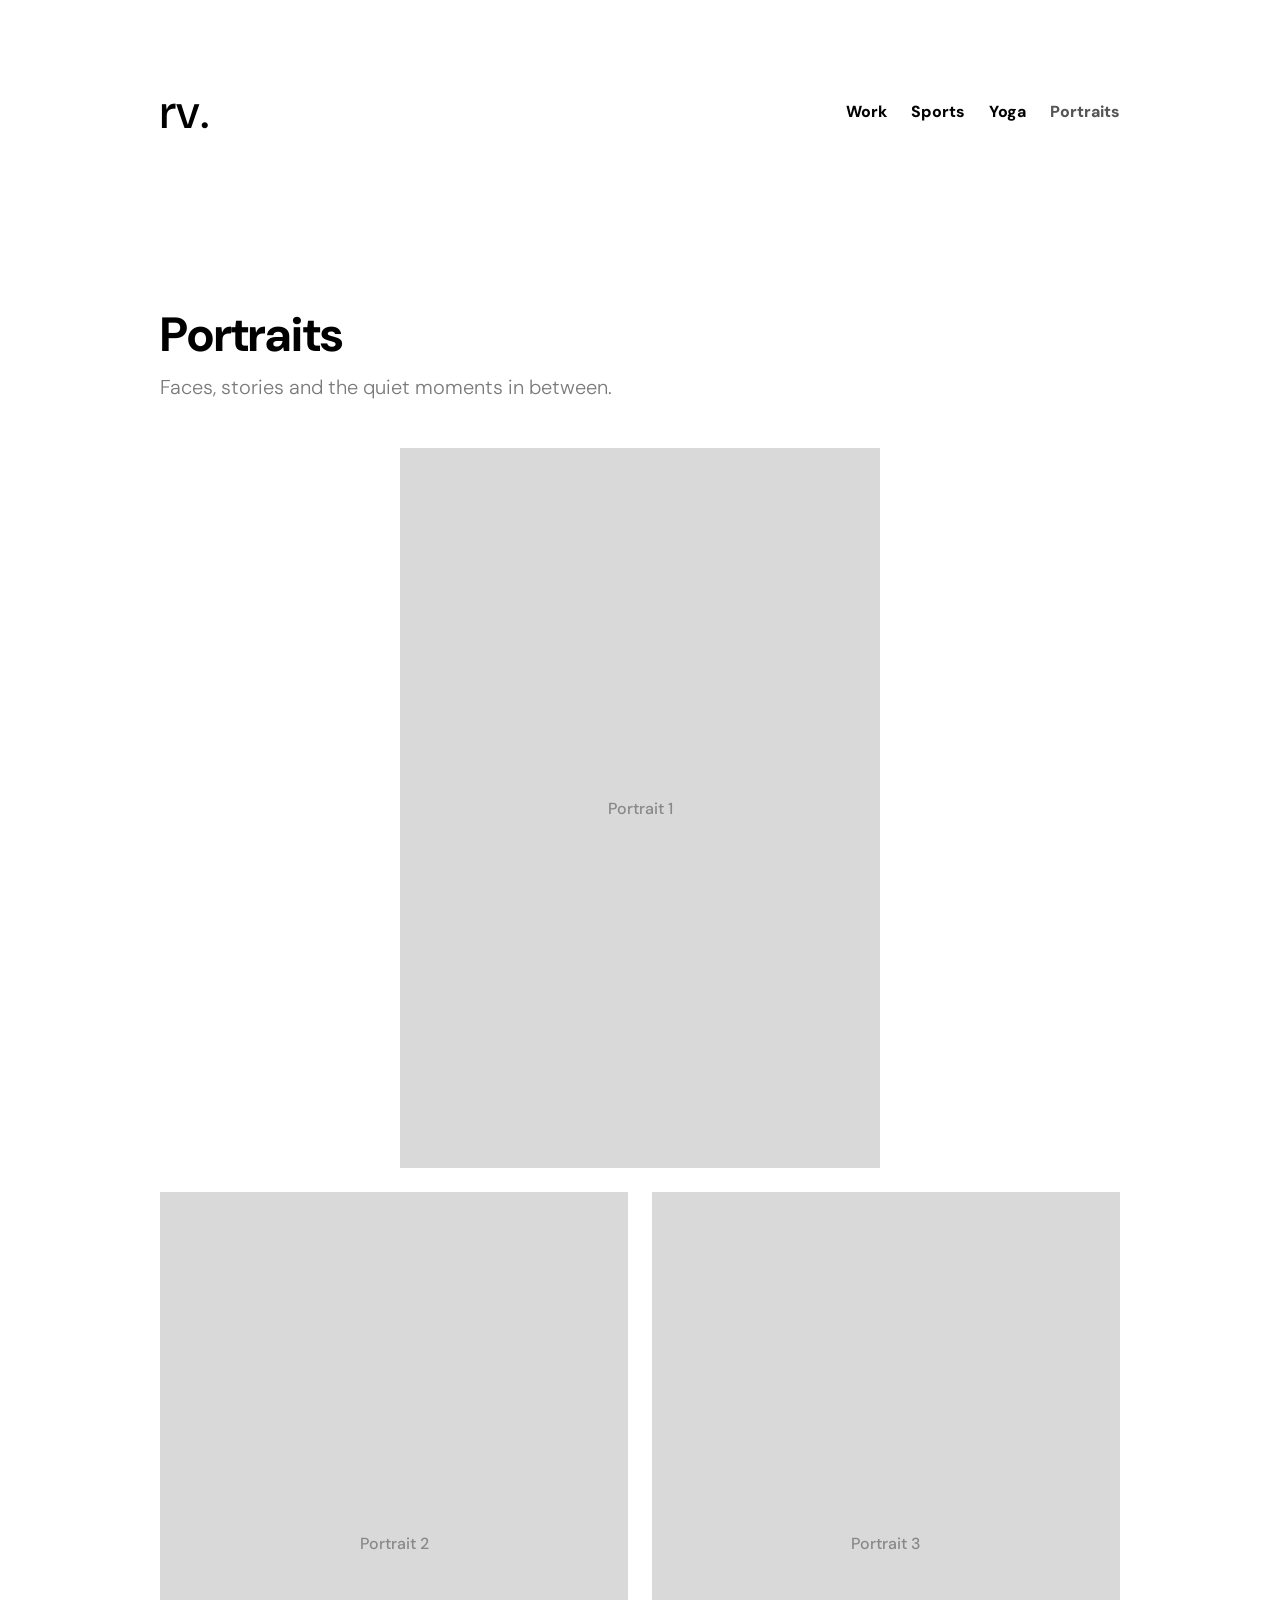
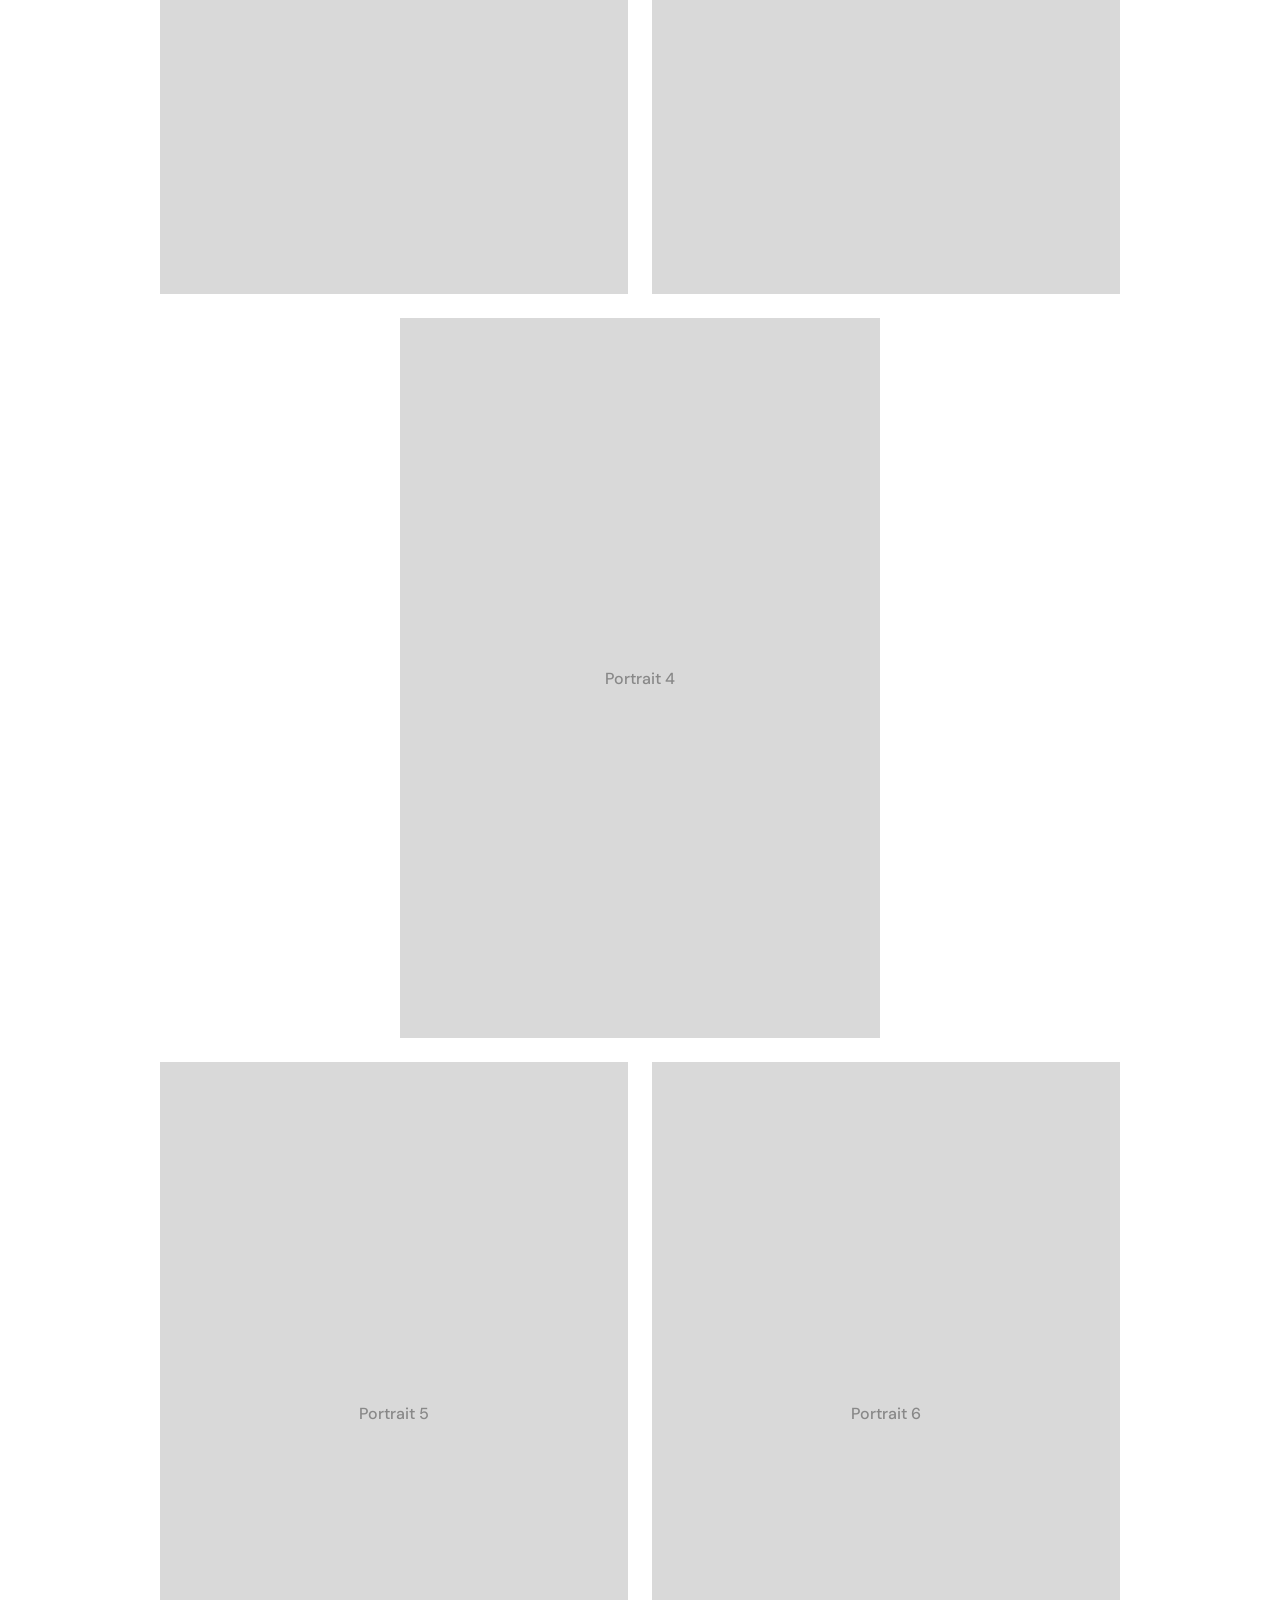
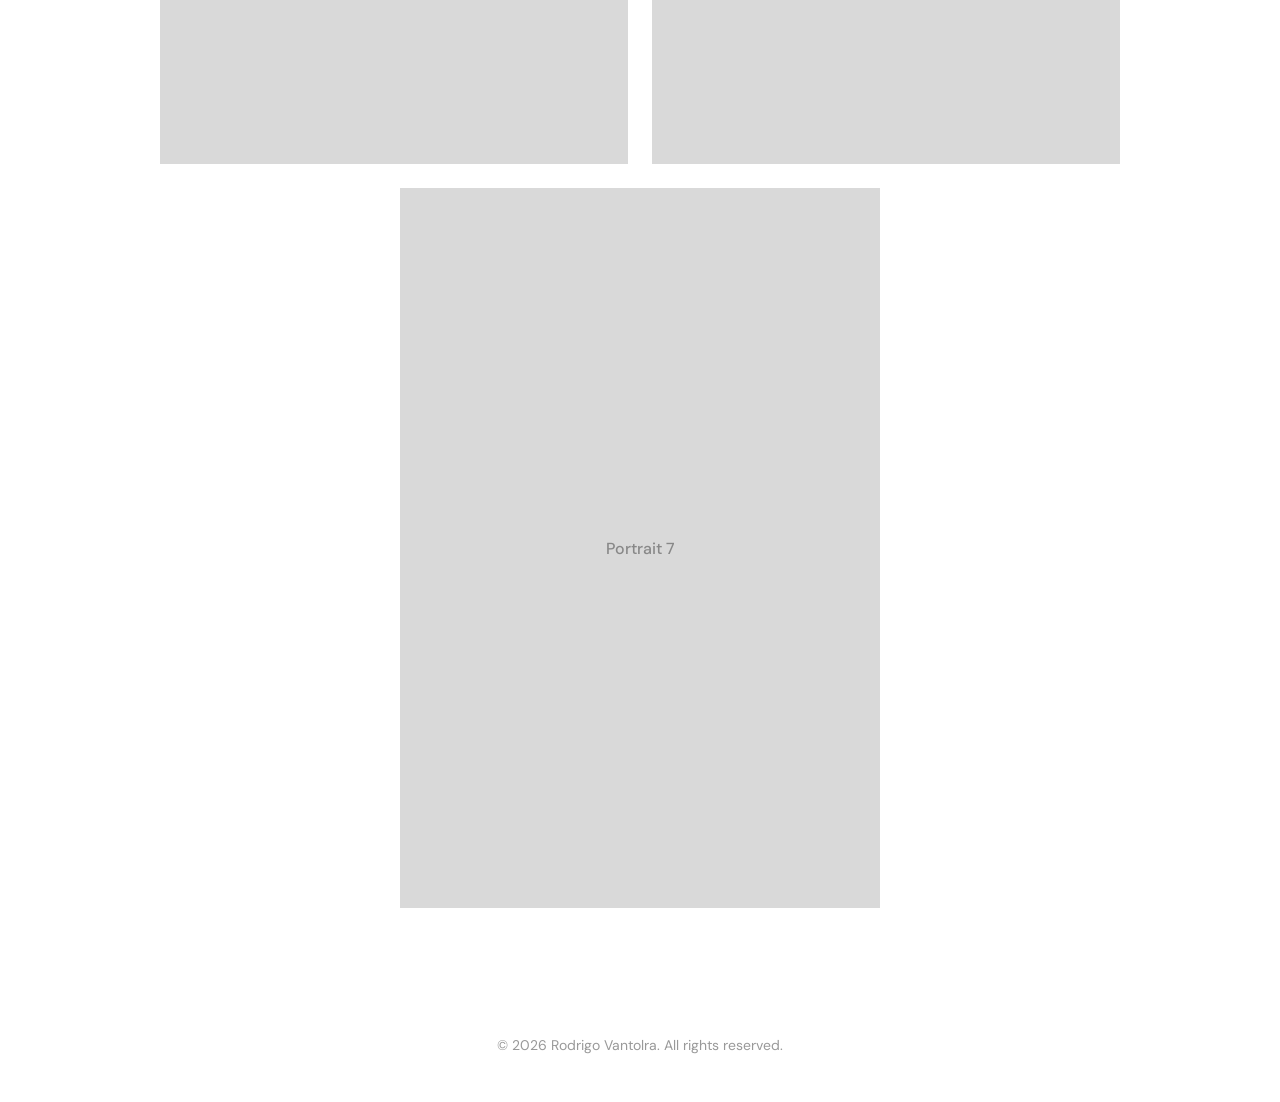
==== portraits.html @ f3a7157b "Add GitHub Pages support with Sports, Yoga, and Portraits category pages - Update index.html with ca" ====
<!DOCTYPE html>
<html lang="en">
<head>
    <meta charset="UTF-8">
    <meta name="viewport" content="width=device-width, initial-scale=1.0">
    <title>Portraits - Rodrigo Vantolra</title>
    <link rel="preconnect" href="https://fonts.googleapis.com">
    <link rel="preconnect" href="https://fonts.gstatic.com" crossorigin>
    <link href="https://fonts.googleapis.com/css2?family=DM+Sans:ital,opsz,wght@0,9..40,100..1000;1,9..40,100..1000&display=swap" rel="stylesheet">
    <link rel="stylesheet" href="style.css">
</head>
<body>

    <header>
        <nav class="navbar">
            <div class="logo">
                <a href="index.html">rv.</a>
            </div>
            <ul class="nav-links">
                <li><a href="index.html">Work</a></li>
                <li><a href="sports.html">Sports</a></li>
                <li><a href="yoga.html">Yoga</a></li>
                <li><a href="portraits.html" class="active">Portraits</a></li>
            </ul>
        </nav>
    </header>

    <main>
        <section class="gallery-header">
            <h2>Portraits</h2>
            <p>Faces, stories and the quiet moments in between.</p>
        </section>

        <section class="gallery gallery-portraits">
            <!-- Row 1: single centered portrait -->
            <div class="gallery-row centered">
                <div class="gallery-item narrow">
                    <div class="image-placeholder tall">Portrait 1</div>
                </div>
            </div>
            <!-- Row 2: two portraits side by side -->
            <div class="gallery-row">
                <div class="gallery-item half">
                    <div class="image-placeholder tall">Portrait 2</div>
                </div>
                <div class="gallery-item half">
                    <div class="image-placeholder tall">Portrait 3</div>
                </div>
            </div>
            <!-- Row 3: single centered portrait -->
            <div class="gallery-row centered">
                <div class="gallery-item narrow">
                    <div class="image-placeholder tall">Portrait 4</div>
                </div>
            </div>
            <!-- Row 4: two portraits side by side -->
            <div class="gallery-row">
                <div class="gallery-item half">
                    <div class="image-placeholder tall">Portrait 5</div>
                </div>
                <div class="gallery-item half">
                    <div class="image-placeholder tall">Portrait 6</div>
                </div>
            </div>
            <!-- Row 5: single centered portrait -->
            <div class="gallery-row centered">
                <div class="gallery-item narrow">
                    <div class="image-placeholder tall">Portrait 7</div>
                </div>
            </div>
        </section>
    </main>

    <footer>
        <div class="footer-content">
            <p>&copy; 2026 Rodrigo Vantolra. All rights reserved.</p>
        </div>
    </footer>

</body>
</html>
---- style.css ----
/* General Reset */
* {
    margin: 0;
    padding: 0;
    box-sizing: border-box;
}

body {
    font-family: "DM Sans", serif;
    font-optical-sizing: auto;
    font-weight: 400;
    font-style: normal;
}

/* Navbar Styling */
.navbar {
    display: flex;
    justify-content: space-between;
    align-items: center;
    padding: 5rem 10rem;
    background-color: #ffffff;
}

.navbar .logo a {
    color: #000000;
    font-size: 3rem;
    text-decoration: none;
    font-weight: 500;
}

.nav-links {
    list-style: none;
    display: flex;
    gap: 1.5rem;
    margin-left: 10rem;
    font-weight: 800;
}

.nav-links li a {
    color: #000000;
    text-decoration: none;
    font-size: 1rem;
    transition: color 0.3s;
}

.nav-links li a:hover,
.nav-links li a.active {
    color: #555;
}

/* Mobile Responsiveness */
@media (max-width: 768px) {
    .navbar {
        padding: 2rem;
        flex-direction: column;
        gap: 1.5rem;
    }

    .nav-links {
        margin-left: 0;
        gap: 1rem;
    }

    .intro {
        flex-direction: column;
        padding: 3rem 2rem;
    }

    .intro-right h3 {
        margin-left: 0;
        margin-top: 1.5rem;
        font-size: 1.25rem;
    }

    .arrow-down {
        margin-left: 2rem;
    }

    .project-section {
        flex-direction: column;
    }

    .project-text {
        max-width: 100%;
        padding-left: 2rem;
    }

    .project-image {
        max-width: 100%;
    }

    .categories {
        flex-direction: column;
        padding: 2rem;
    }

    .gallery {
        padding: 1rem;
    }

    .gallery-row {
        flex-direction: column;
    }

    .gallery-item.half,
    .gallery-item.one-third,
    .gallery-item.two-thirds,
    .gallery-item.narrow {
        width: 100%;
    }

    .gallery-header {
        padding: 3rem 2rem 1rem;
    }
}

/* Intro Section */
.intro {
    display: flex;
    align-items: flex-start;
    padding: 7rem 10rem;
}

.intro-left h2 {
    font-size: 3rem;
    color: #000000;
}

.intro-right h3 {
    font-size: 2rem;
    color: #7a7a7a;
    margin-top: 3rem;
    margin-left: 20rem;
    font-weight: 300;
}

/* Arrow */
.arrow-down {
    font-size: 3rem;
    color: #333;
    margin-top: 1rem;
    cursor: pointer;
    margin-left: 10rem;
}

/* Categories Grid (Homepage) */
.categories {
    display: flex;
    gap: 2rem;
    padding: 4rem 10rem;
}

.category-card {
    flex: 1;
}

.category-card a {
    text-decoration: none;
    color: inherit;
}

.category-placeholder {
    background-color: #e8e8e8;
    aspect-ratio: 3 / 4;
    display: flex;
    align-items: center;
    justify-content: center;
    transition: background-color 0.3s;
}

.category-placeholder span {
    font-size: 1.5rem;
    font-weight: 600;
    color: #555;
}

.category-placeholder:hover {
    background-color: #d0d0d0;
}

/* Project Section */
.project-section {
    display: flex;
    align-items: flex-start;
    padding: 2rem;
    padding-top: 5rem;
    gap: 2rem;
}

.project-text {
    flex: 1;
    max-width: 50%;
    padding-left: 8rem;
}

.project-text h3 {
    font-size: 1.5rem;
    margin-bottom: 1rem;
}

.project-text p {
    font-size: 1rem;
    margin-bottom: 1rem;
    margin-top: 2rem;
}

.project-text small {
    display: block;
    font-size: 0.875rem;
    color: #666;
    margin-bottom: 1rem;
    margin-top: 2rem;
}

.project-link {
    font-size: 1rem;
    text-decoration: none;
    color: #000;
    border-bottom: 1px solid #000;
    display: inline-block;
    margin-top: 8rem;
}

.project-link:hover {
    color: #555;
    border-color: #555;
}

.project-image {
    flex: 1;
    max-width: 50%;
}

.project-image img {
    width: 100%;
    height: auto;
    display: block;
}

hr {
    background-color: #000000;
    margin-top: 2rem;
    margin-bottom: 2rem;
    padding-left: 8rem;
}

/* Image Placeholder (shared) */
.image-placeholder {
    background-color: #d9d9d9;
    display: flex;
    align-items: center;
    justify-content: center;
    color: #888;
    font-size: 1rem;
    font-weight: 500;
    width: 100%;
}

.image-placeholder.landscape {
    aspect-ratio: 16 / 9;
}

.image-placeholder.portrait {
    aspect-ratio: 3 / 4;
}

.image-placeholder.tall {
    aspect-ratio: 2 / 3;
}

/* Gallery Header */
.gallery-header {
    padding: 5rem 10rem 2rem;
}

.gallery-header h2 {
    font-size: 3rem;
    margin-bottom: 0.5rem;
}

.gallery-header p {
    font-size: 1.25rem;
    color: #7a7a7a;
    font-weight: 300;
}

/* Gallery Grid (shared) */
.gallery {
    padding: 1rem 10rem 5rem;
    display: flex;
    flex-direction: column;
    gap: 1.5rem;
}

.gallery-row {
    display: flex;
    gap: 1.5rem;
}

.gallery-row.centered {
    justify-content: center;
}

.gallery-item.full {
    width: 100%;
}

.gallery-item.half {
    width: 50%;
}

.gallery-item.one-third {
    width: 33.333%;
}

.gallery-item.two-thirds {
    width: 66.666%;
}

.gallery-item.narrow {
    width: 50%;
}

/* Footer */
.footer-content {
    text-align: center;
    padding: 3rem 2rem;
    color: #999;
    font-size: 0.875rem;
}
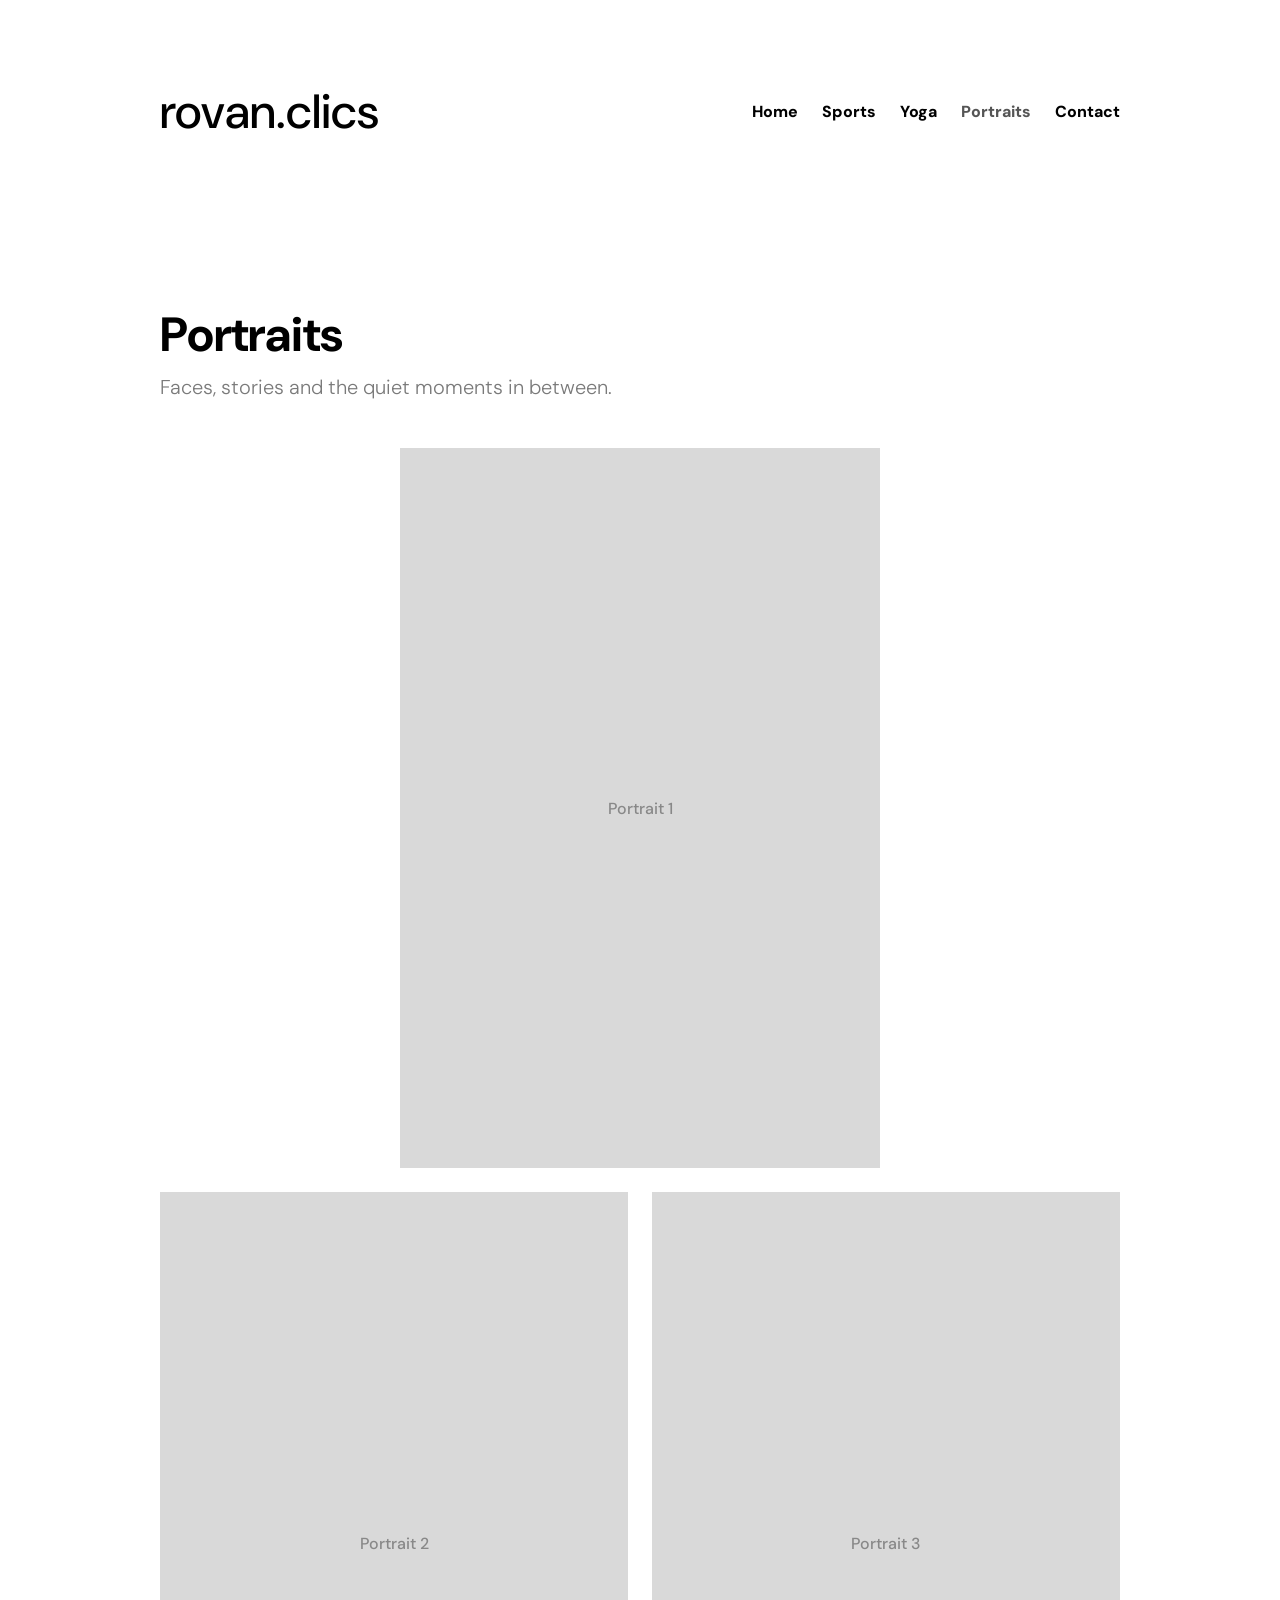
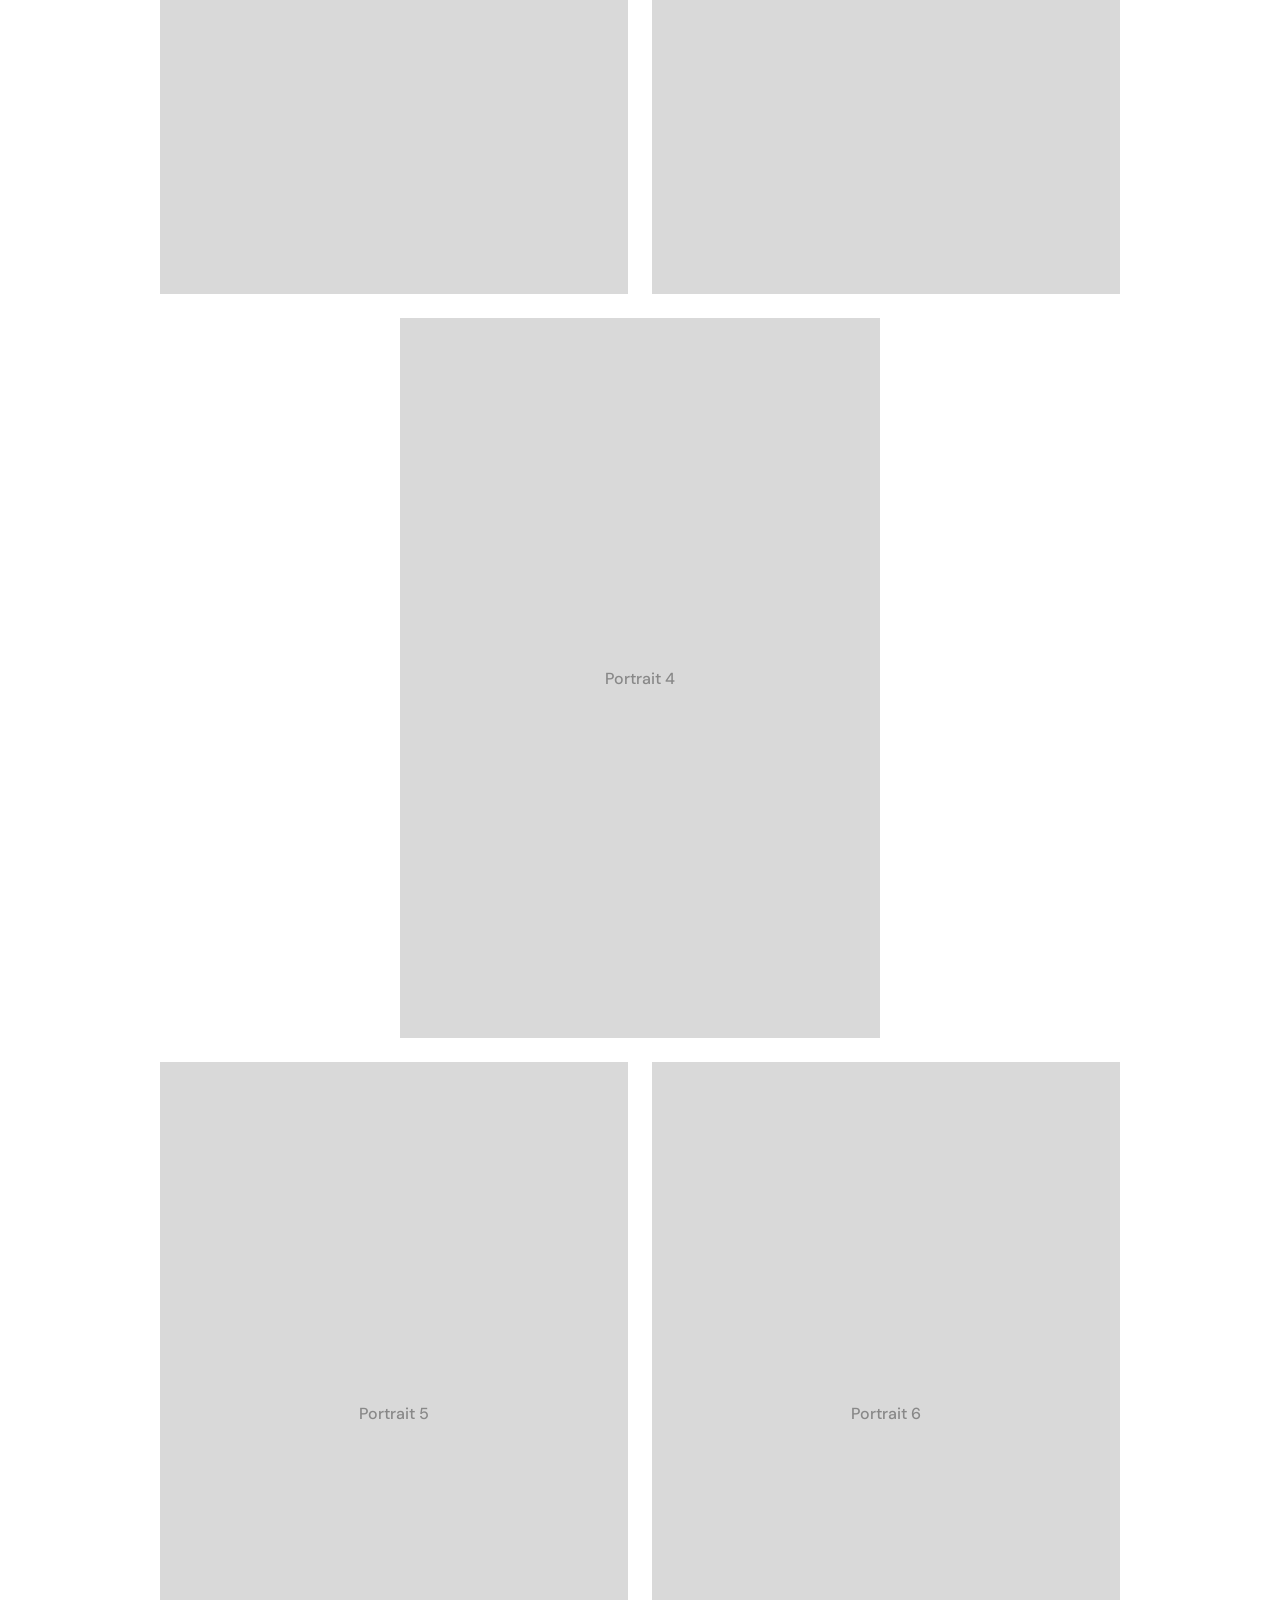
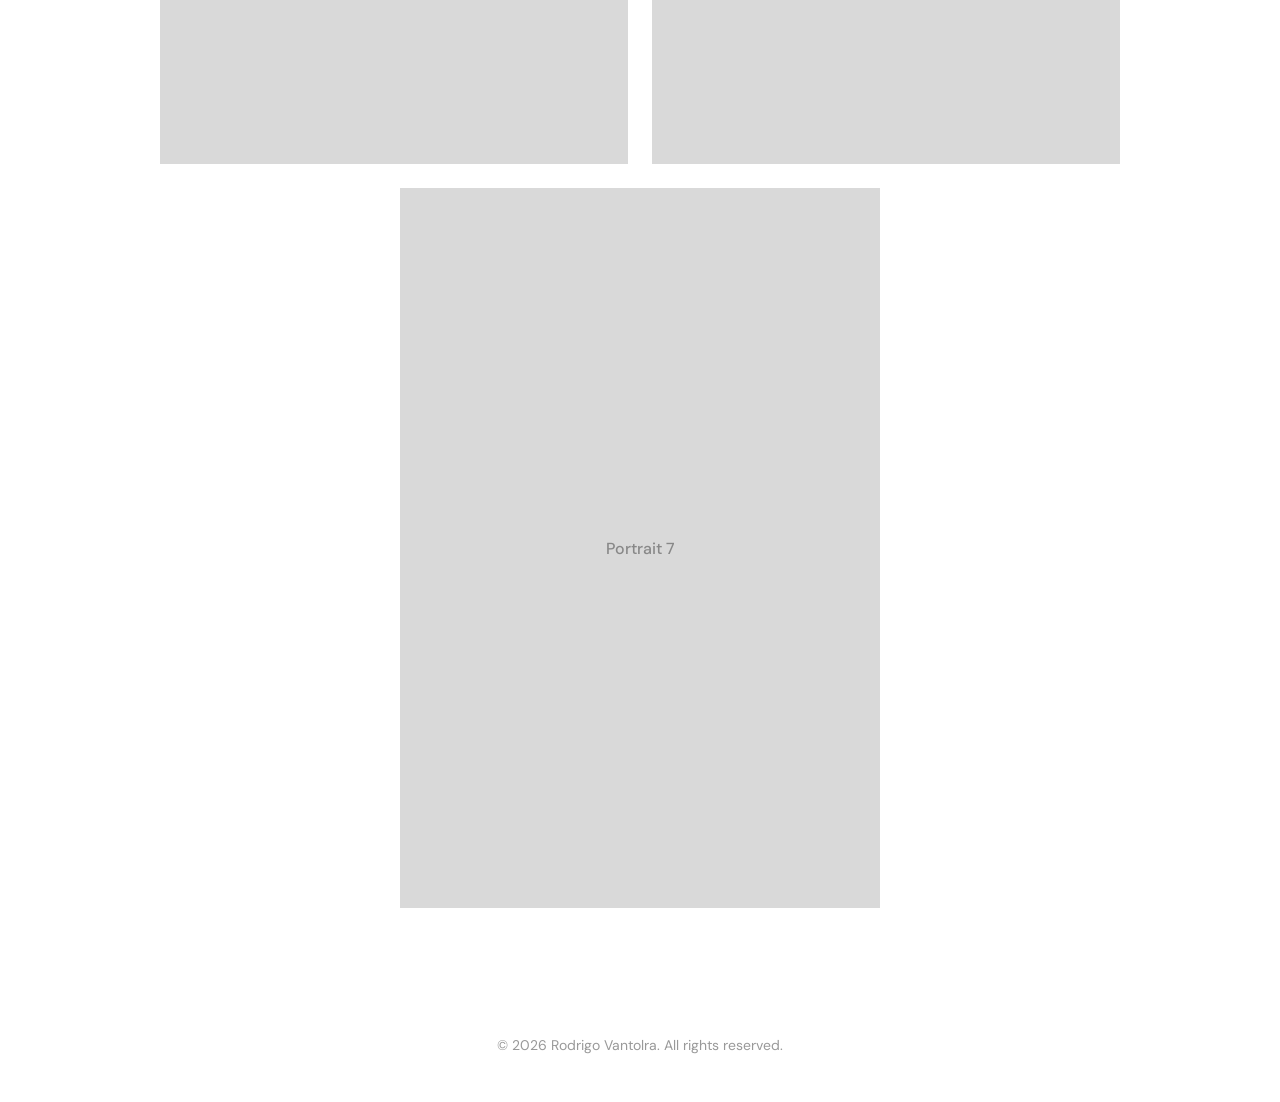
==== commit b2a7faaf: "Update homepage: rebrand to rovan.clics, update bio, add contact section - Logo changed from "rv." t" ====
--- a/portraits.html
+++ b/portraits.html
@@ -14,13 +14,14 @@
     <header>
         <nav class="navbar">
             <div class="logo">
-                <a href="index.html">rv.</a>
+                <a href="index.html">rovan.clics</a>
             </div>
             <ul class="nav-links">
-                <li><a href="index.html">Work</a></li>
+                <li><a href="index.html">Home</a></li>
                 <li><a href="sports.html">Sports</a></li>
                 <li><a href="yoga.html">Yoga</a></li>
                 <li><a href="portraits.html" class="active">Portraits</a></li>
+                <li><a href="index.html#contact">Contact</a></li>
             </ul>
         </nav>
     </header>
--- a/style.css
+++ b/style.css
@@ -328,3 +328,16 @@
     color: #999;
     font-size: 0.875rem;
 }
+
+.footer-content a {
+    color: #000;
+    text-decoration: none;
+    font-size: 1.25rem;
+    font-weight: 500;
+    border-bottom: 1px solid #000;
+}
+
+.footer-content a:hover {
+    color: #555;
+    border-color: #555;
+}
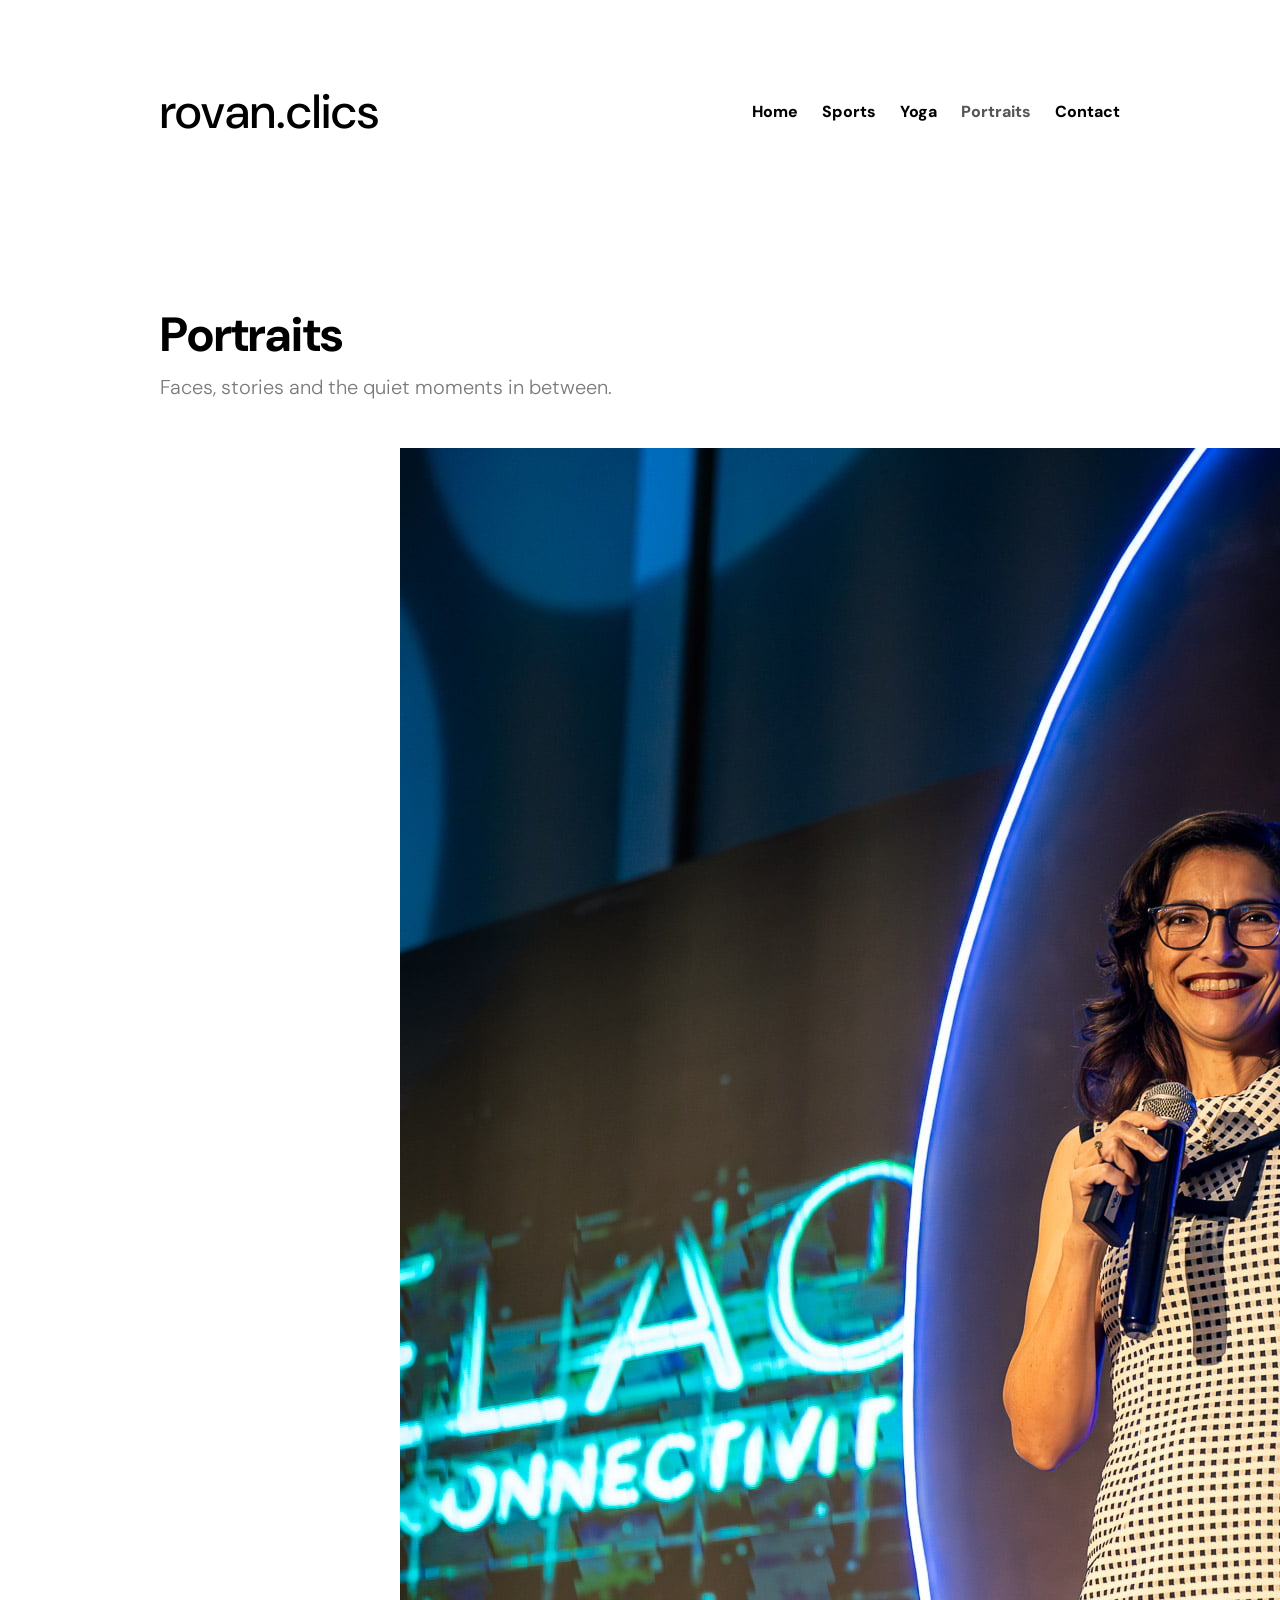
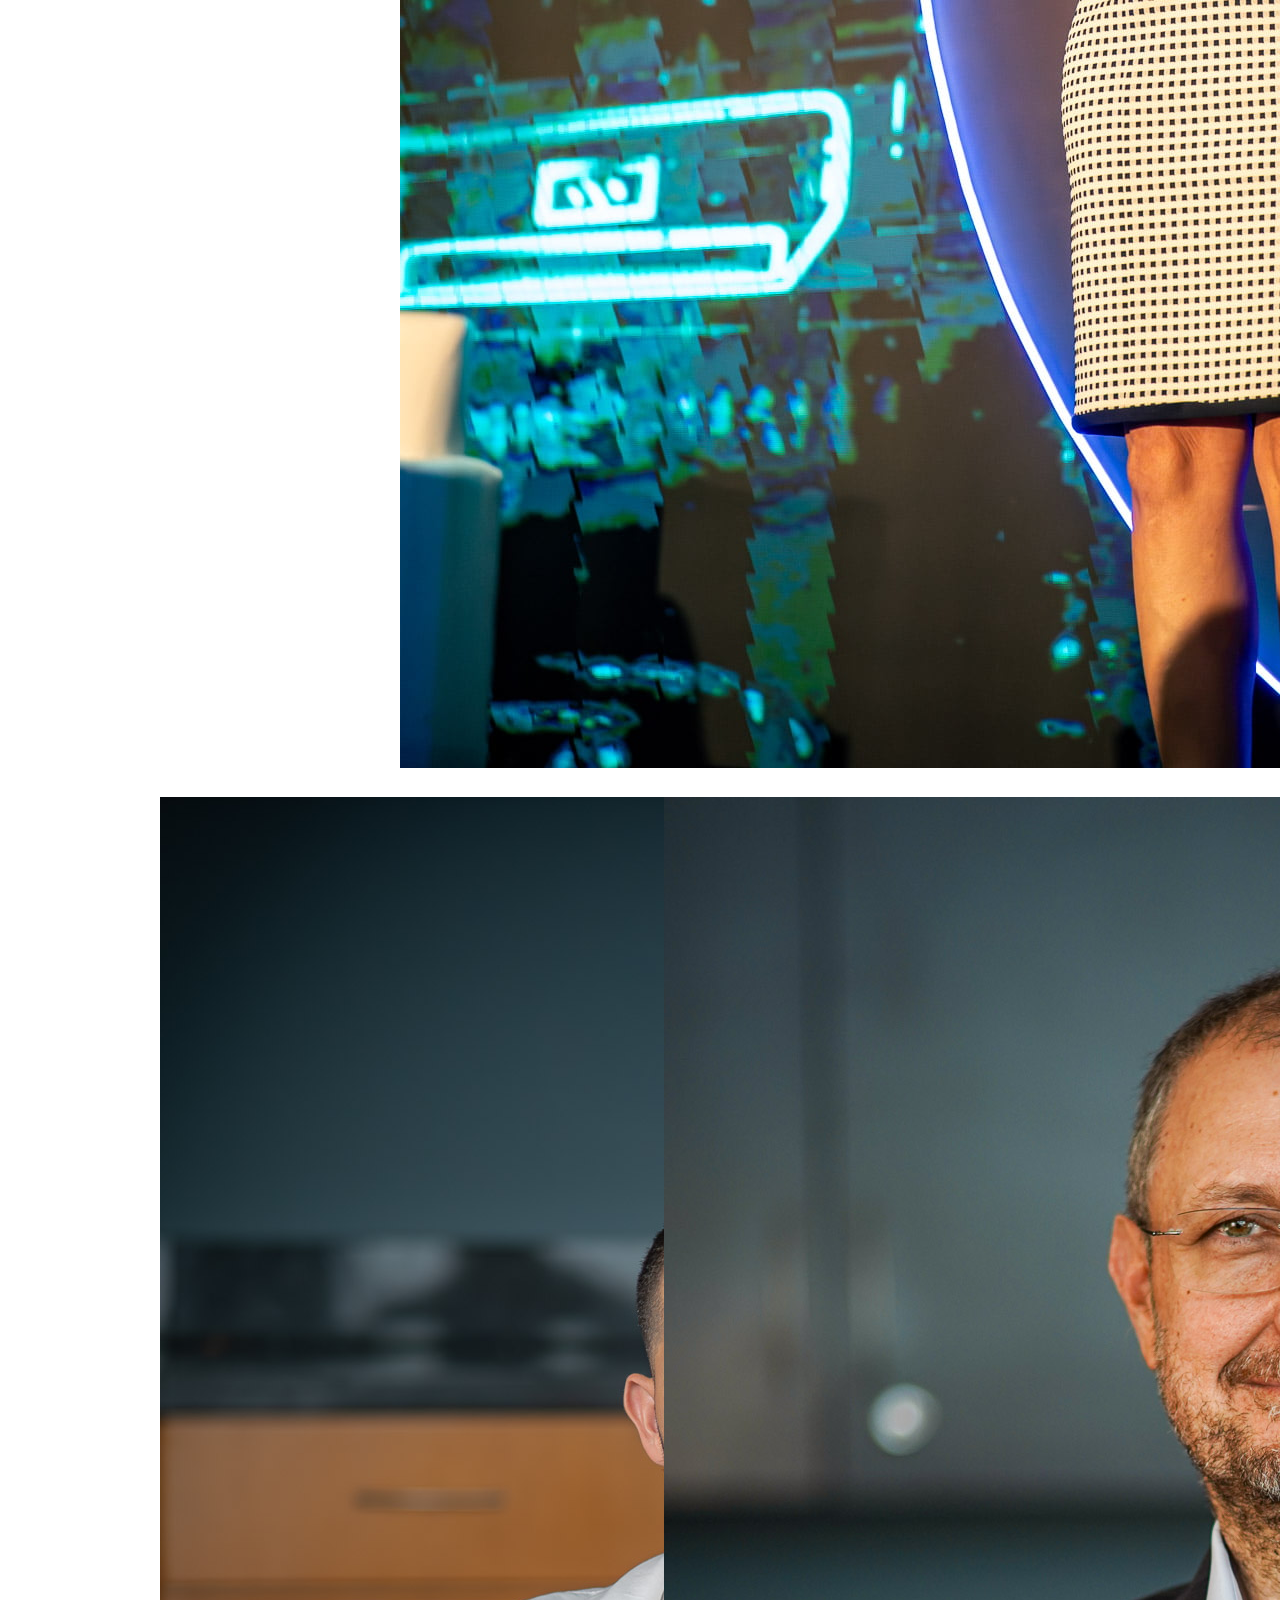
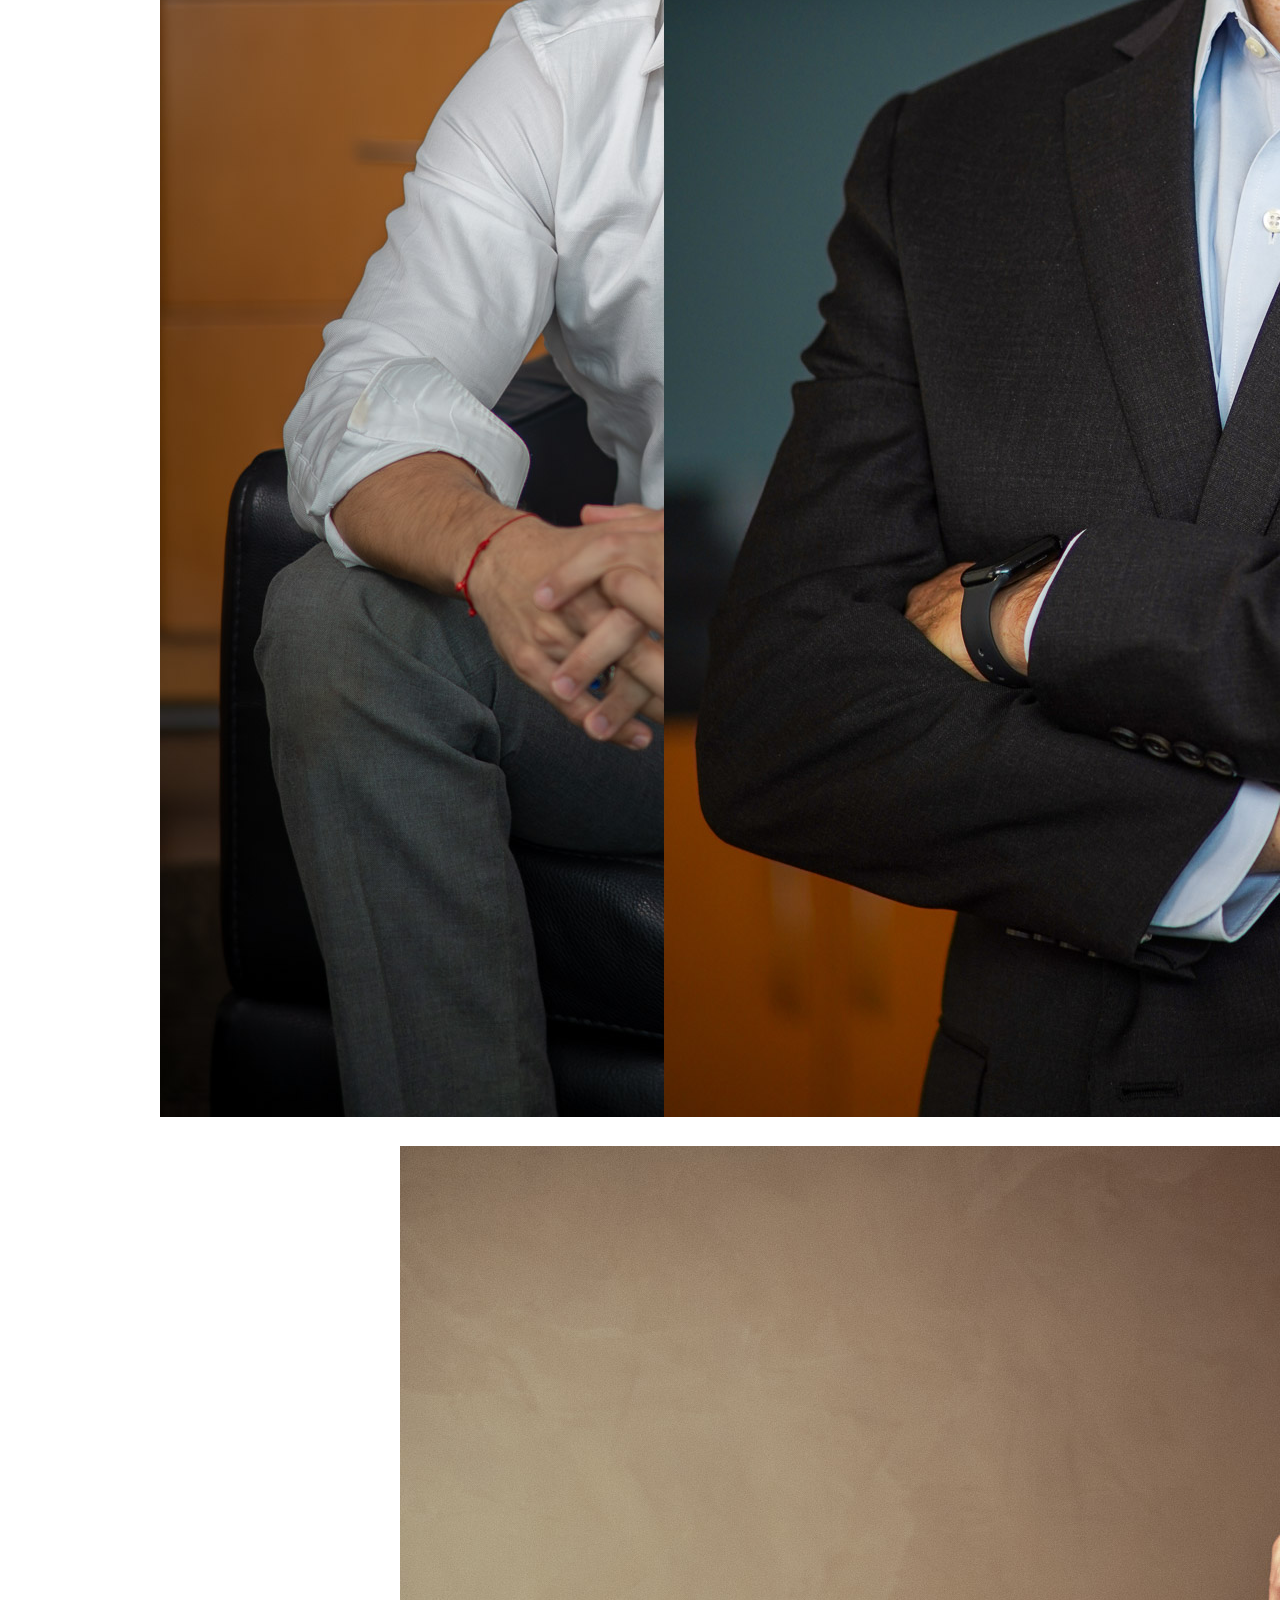
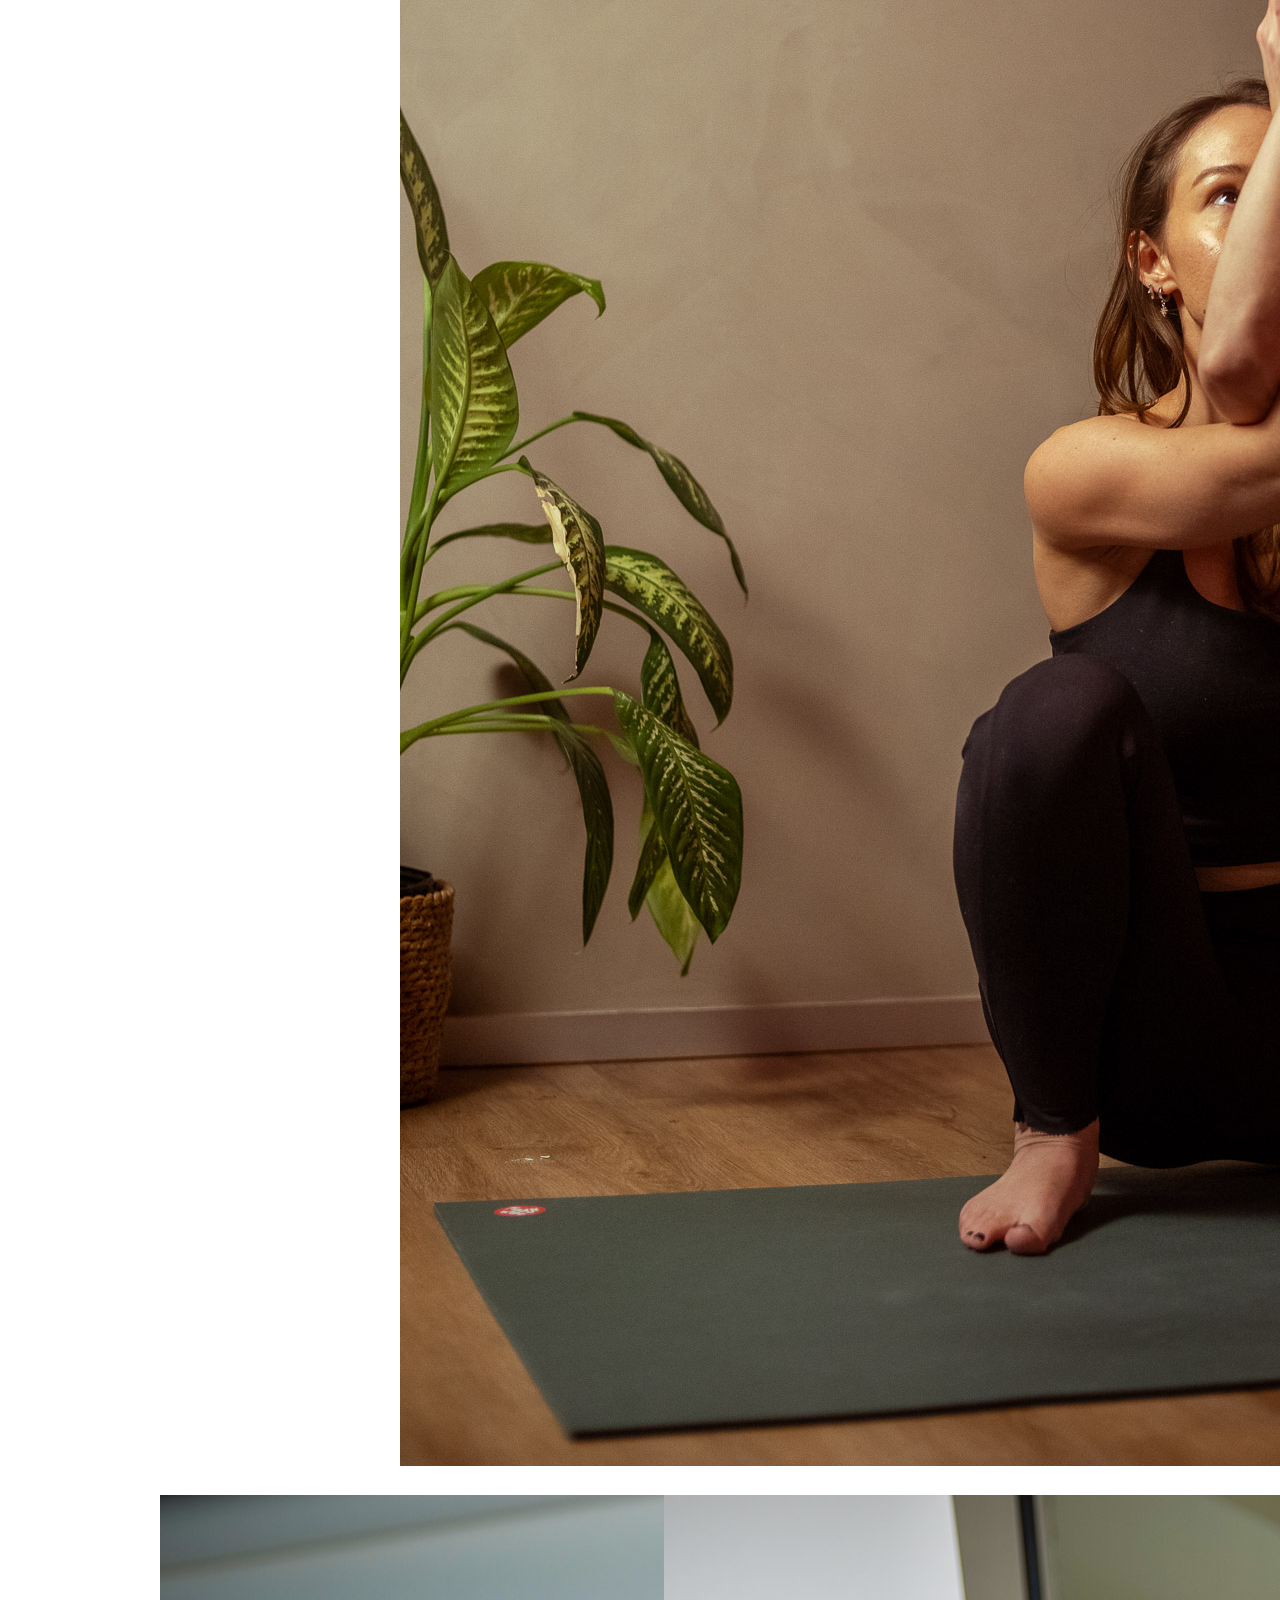
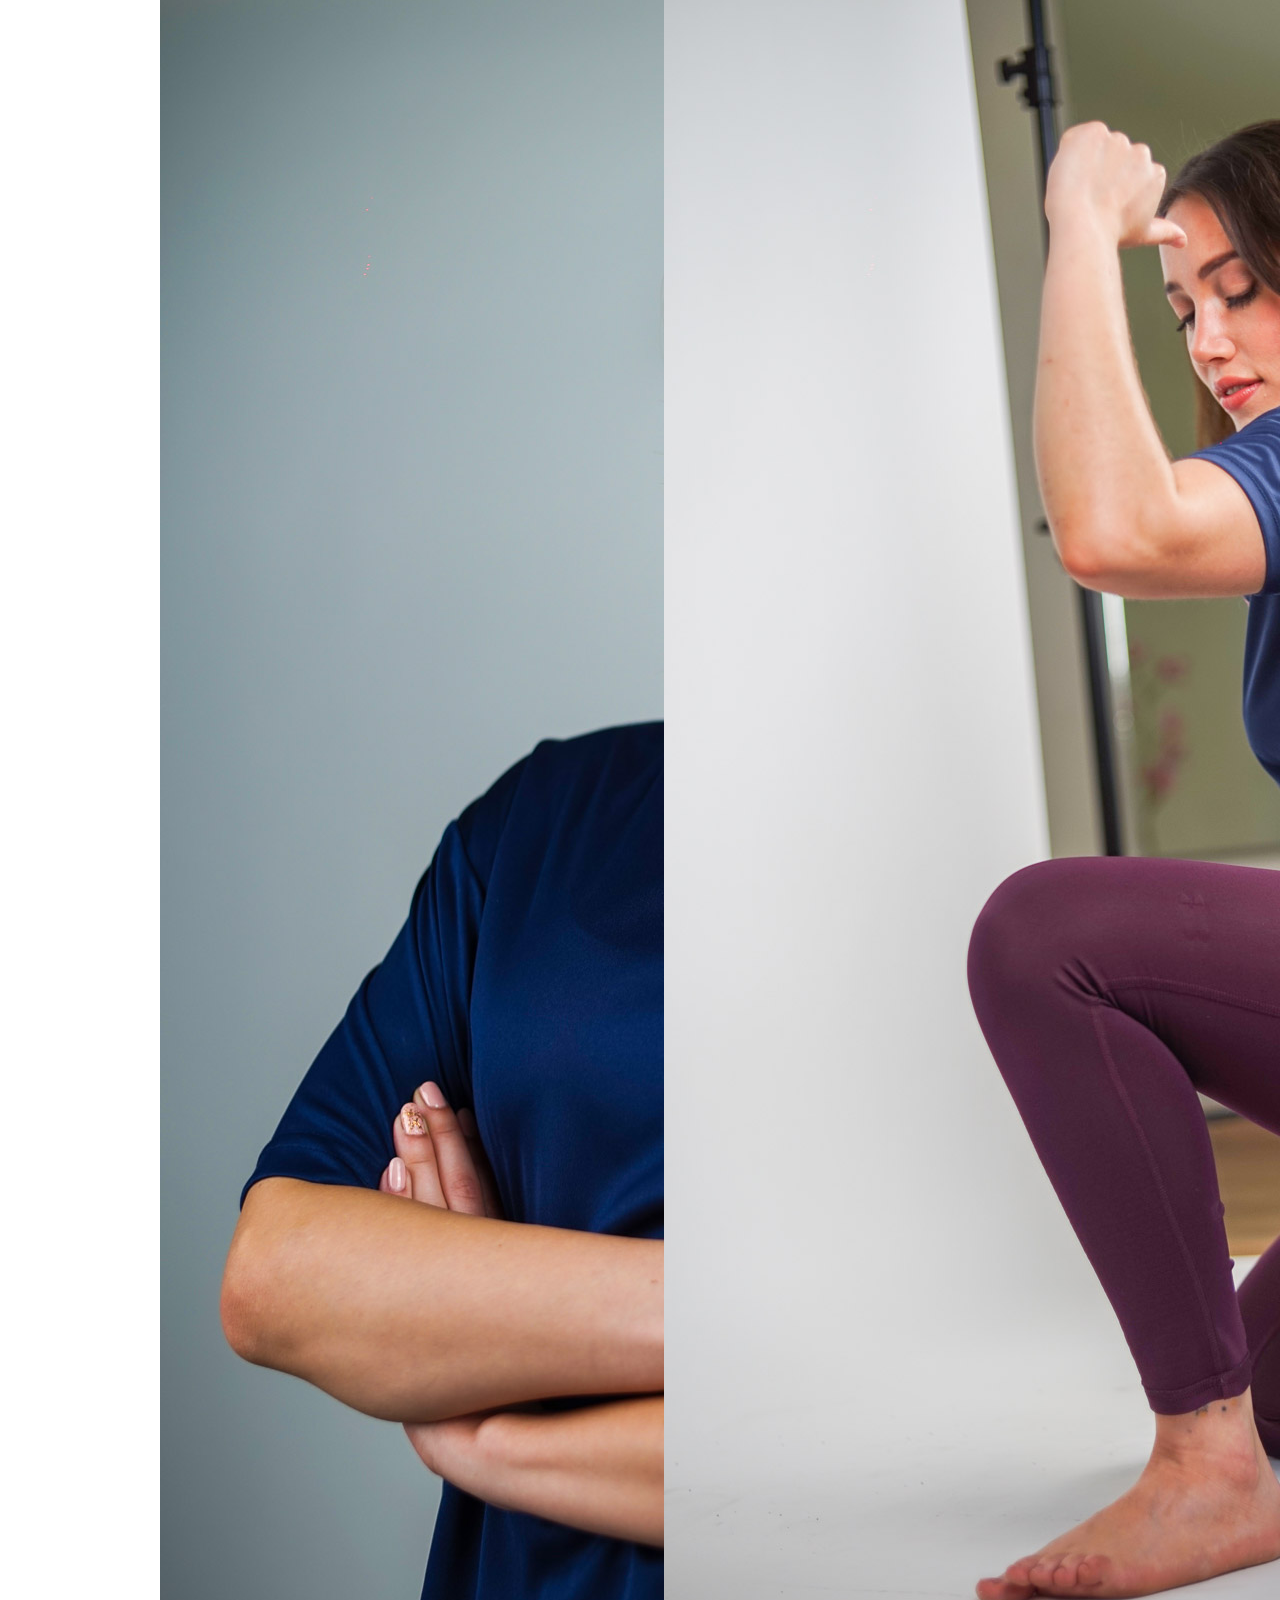
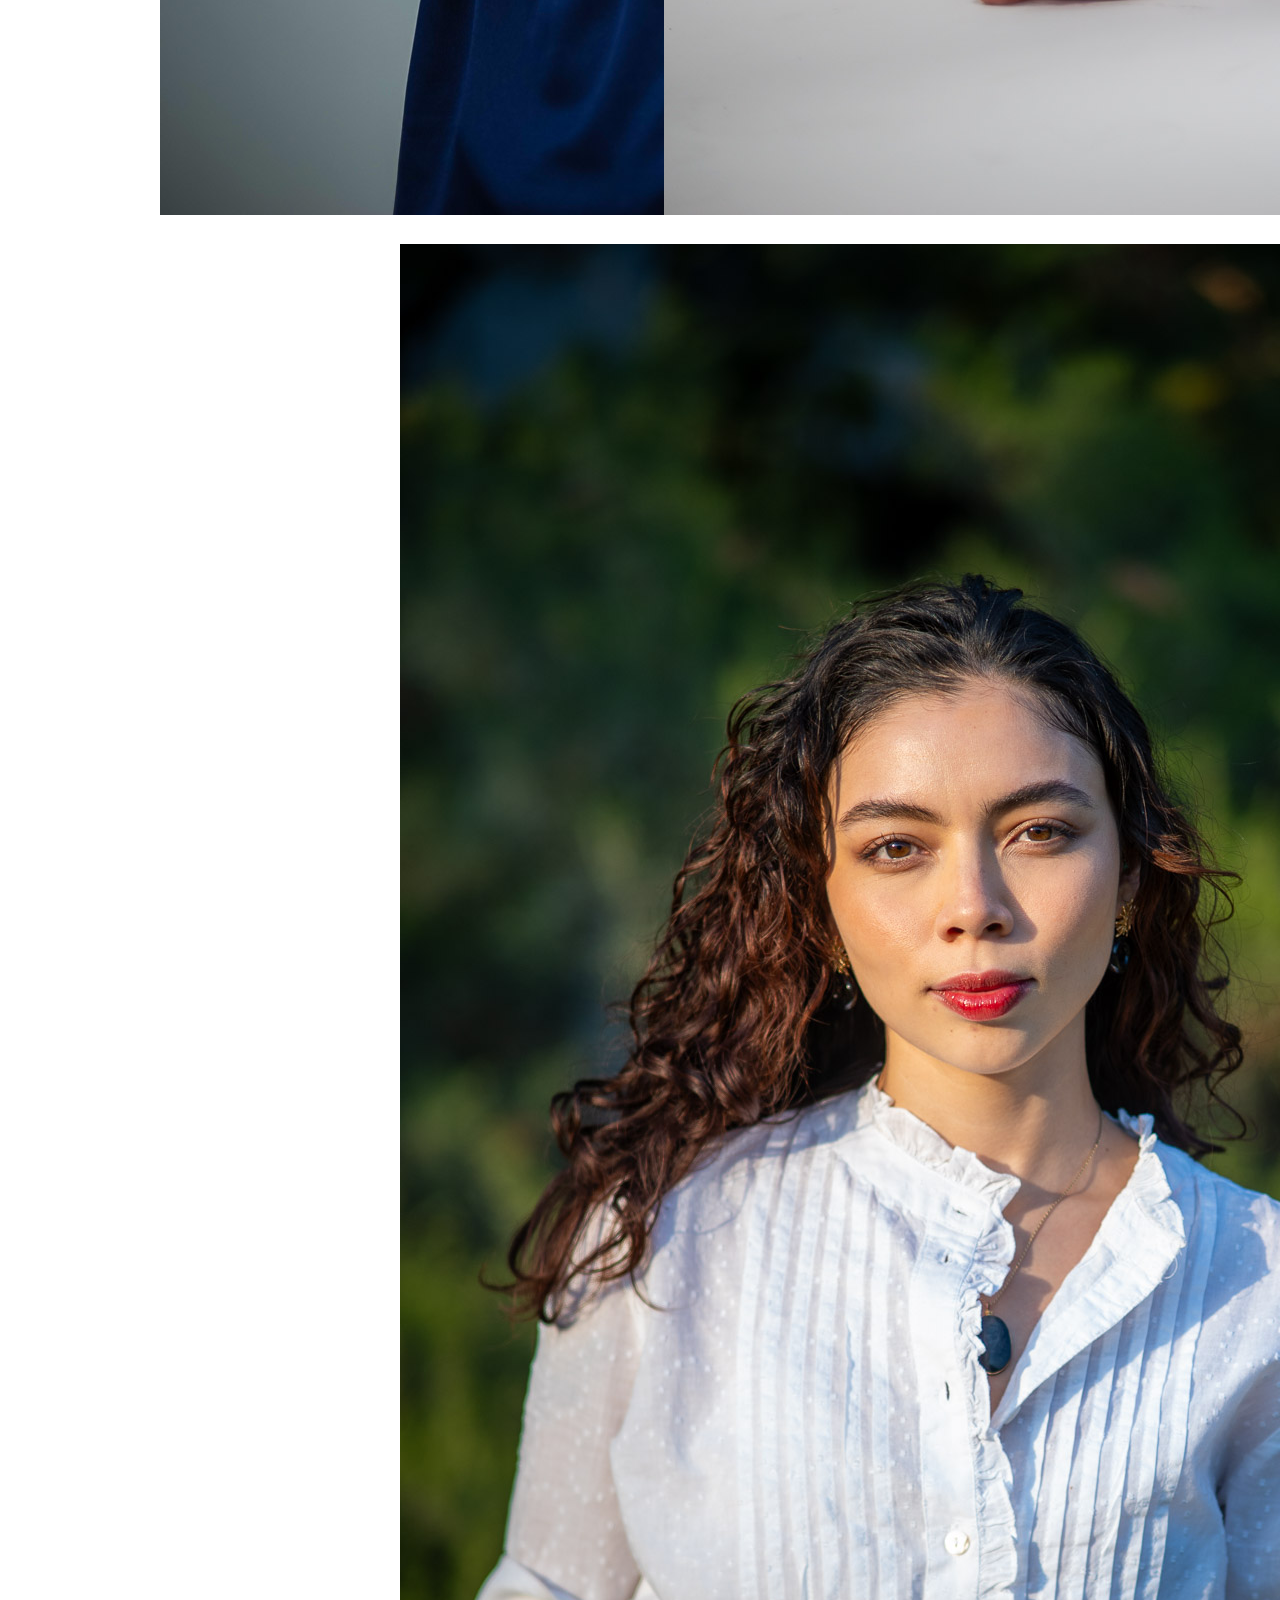
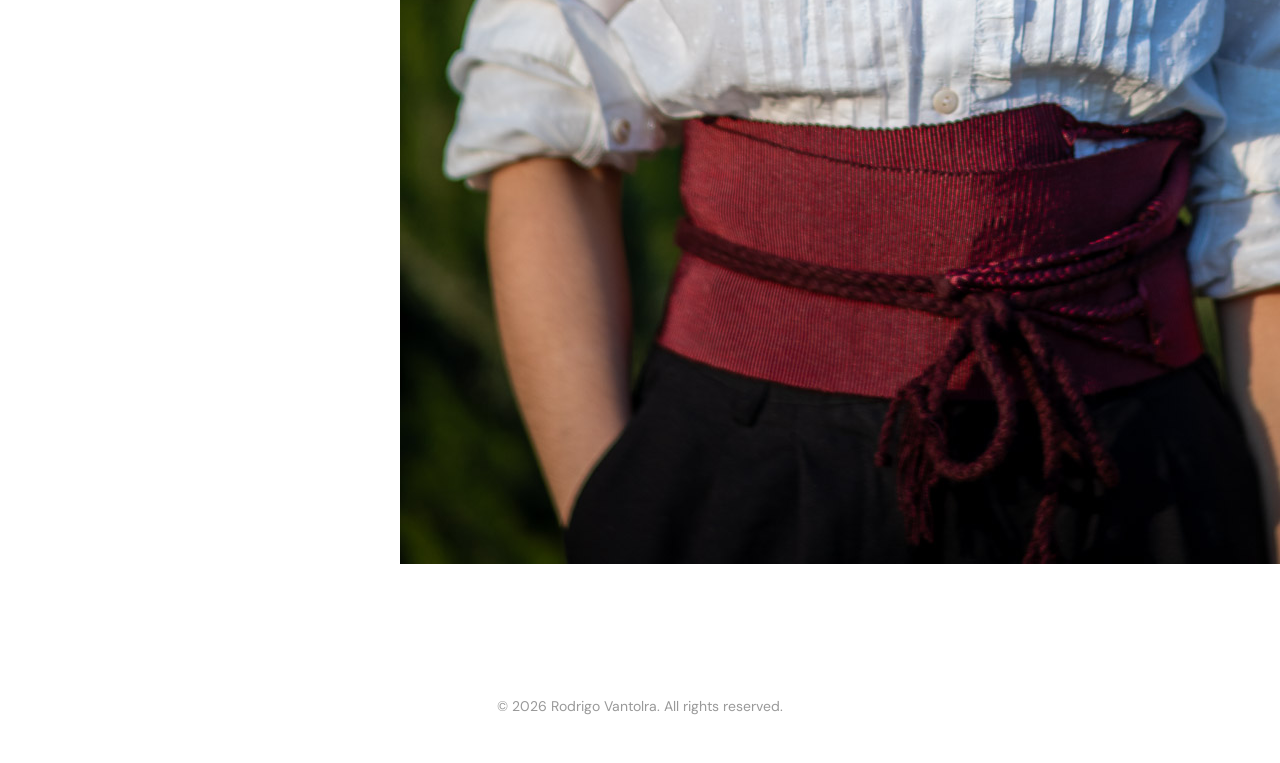
==== commit 9c8ce67e: "Update portraits.html" ====
--- a/portraits.html
+++ b/portraits.html
@@ -36,37 +36,37 @@
             <!-- Row 1: single centered portrait -->
             <div class="gallery-row centered">
                 <div class="gallery-item narrow">
-                    <div class="image-placeholder tall">Portrait 1</div>
+                    <img src="images/RV_WEB-10.jpg" alt="Portrait Photo 1">
                 </div>
             </div>
             <!-- Row 2: two portraits side by side -->
             <div class="gallery-row">
                 <div class="gallery-item half">
-                    <div class="image-placeholder tall">Portrait 2</div>
+                    <img src="images/RV_WEB-11.jpg" alt="Portrait Photo 2">
                 </div>
                 <div class="gallery-item half">
-                    <div class="image-placeholder tall">Portrait 3</div>
+                    <img src="images/RV_WEB-9.jpg" alt="Portrait Photo 3">
                 </div>
             </div>
             <!-- Row 3: single centered portrait -->
             <div class="gallery-row centered">
                 <div class="gallery-item narrow">
-                    <div class="image-placeholder tall">Portrait 4</div>
+                    <img src="images/RV_WEB-18.jpg" alt="Portrait Photo 4">
                 </div>
             </div>
             <!-- Row 4: two portraits side by side -->
             <div class="gallery-row">
                 <div class="gallery-item half">
-                    <div class="image-placeholder tall">Portrait 5</div>
+                    <img src="images/RV_WEB.jpg" alt="Portrait Photo 5">
                 </div>
                 <div class="gallery-item half">
-                    <div class="image-placeholder tall">Portrait 6</div>
+                    <img src="images/RV_WEB-2.jpg" alt="Portrait Photo 6">
                 </div>
             </div>
             <!-- Row 5: single centered portrait -->
             <div class="gallery-row centered">
                 <div class="gallery-item narrow">
-                    <div class="image-placeholder tall">Portrait 7</div>
+                    <img src="images/RV_WEB-21.jpg" alt="Portrait Photo 7">
                 </div>
             </div>
         </section>
--- a/style.css
+++ b/style.css
@@ -117,7 +117,7 @@
 /* Intro Section */
 .intro {
     display: flex;
-    align-items: flex-start;
+    align-items: center;
     padding: 7rem 10rem;
 }
 
@@ -129,7 +129,7 @@
 .intro-right h3 {
     font-size: 2rem;
     color: #7a7a7a;
-    margin-top: 3rem;
+    margin-top: 0;
     margin-left: 20rem;
     font-weight: 300;
 }
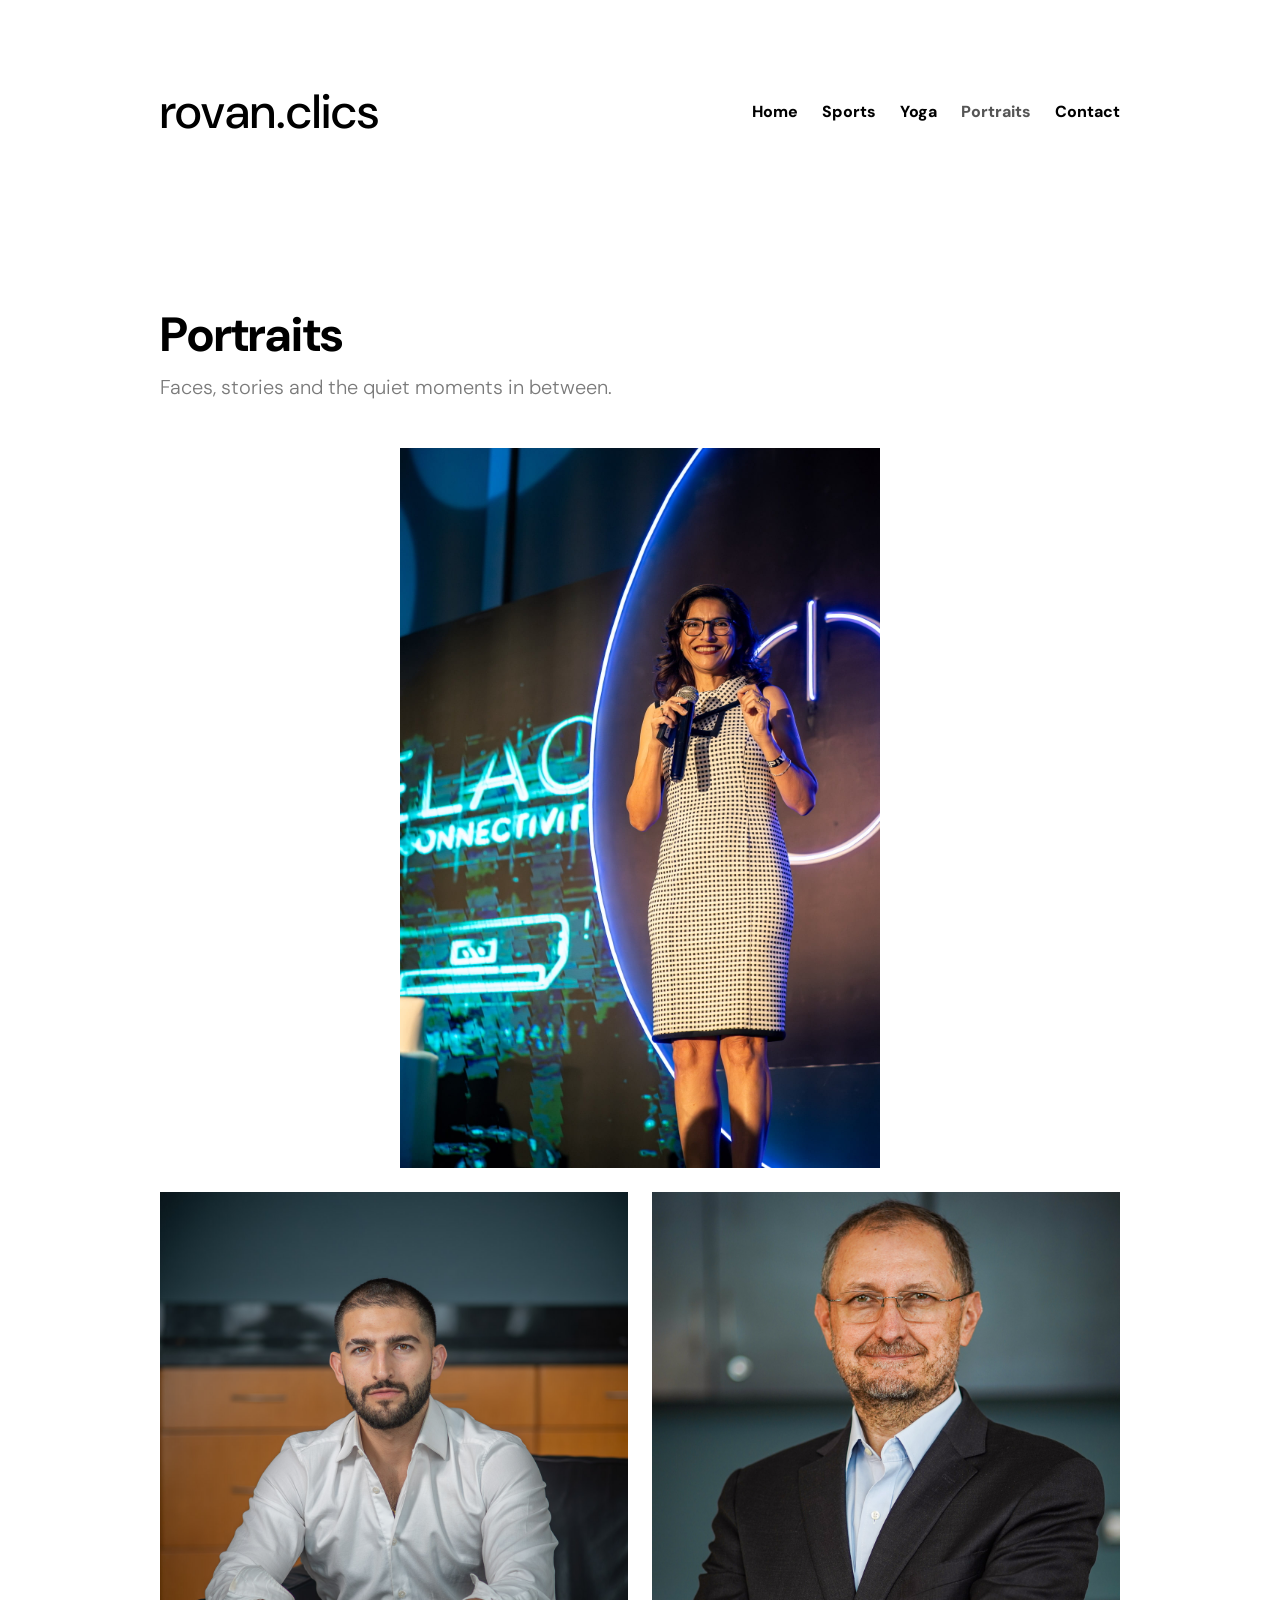
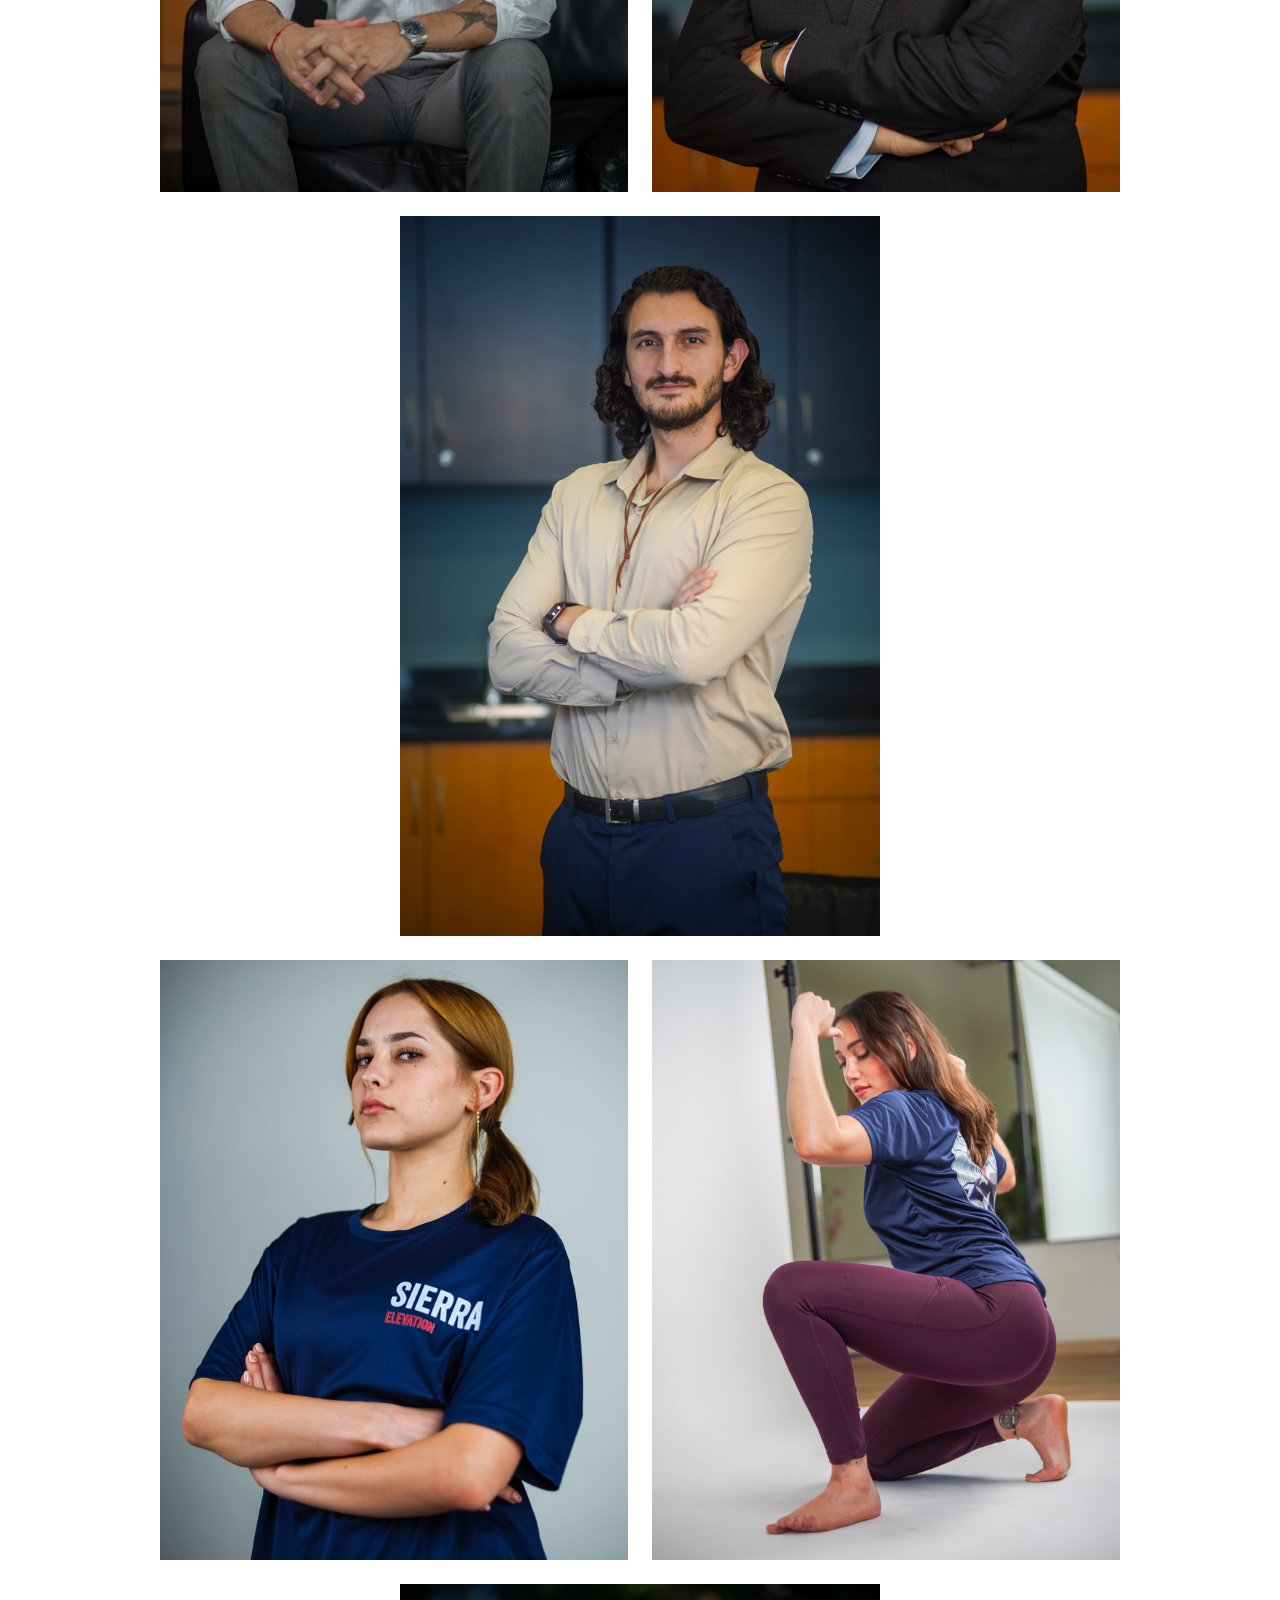
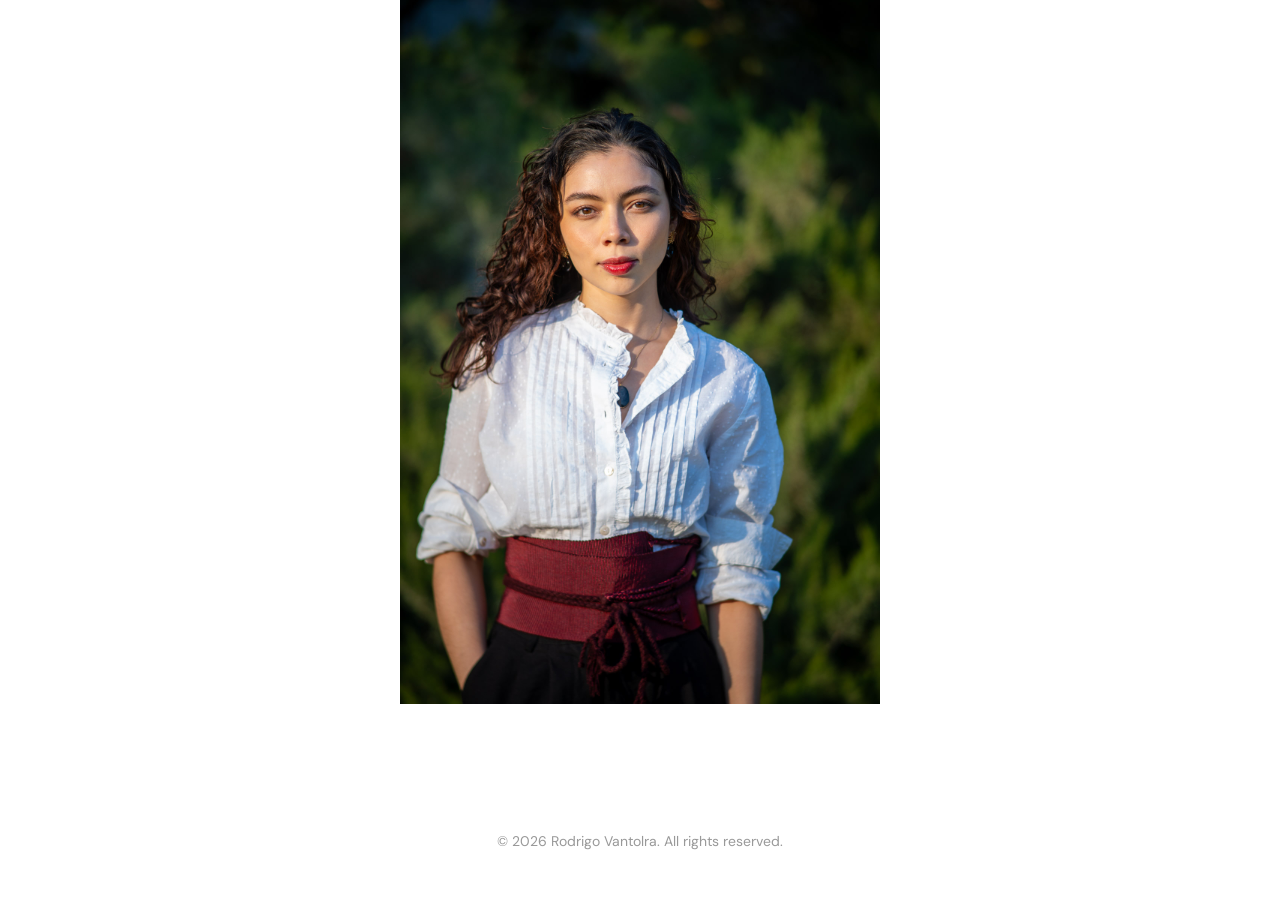
==== commit 68474e7a: "Update portraits.html" ====
--- a/portraits.html
+++ b/portraits.html
@@ -51,7 +51,7 @@
             <!-- Row 3: single centered portrait -->
             <div class="gallery-row centered">
                 <div class="gallery-item narrow">
-                    <img src="images/RV_WEB-18.jpg" alt="Portrait Photo 4">
+                    <img src="images/RV_WEB-8.jpg" alt="Portrait Photo 4">
                 </div>
             </div>
             <!-- Row 4: two portraits side by side -->
--- a/style.css
+++ b/style.css
@@ -303,10 +303,14 @@
 
 .gallery-item.full {
     width: 100%;
+    height: 600px;
+    overflow: hidden;
 }
 
 .gallery-item.half {
     width: 50%;
+    height: 600px;
+    overflow: hidden;
 }
 
 .gallery-item.one-third {
@@ -337,6 +341,13 @@
     border-bottom: 1px solid #000;
 }
 
+.gallery-item img,
+.category-card img {
+    width: 100%;
+    height: 100%;
+    object-fit: cover;
+    display: block;
+}
 .footer-content a:hover {
     color: #555;
     border-color: #555;
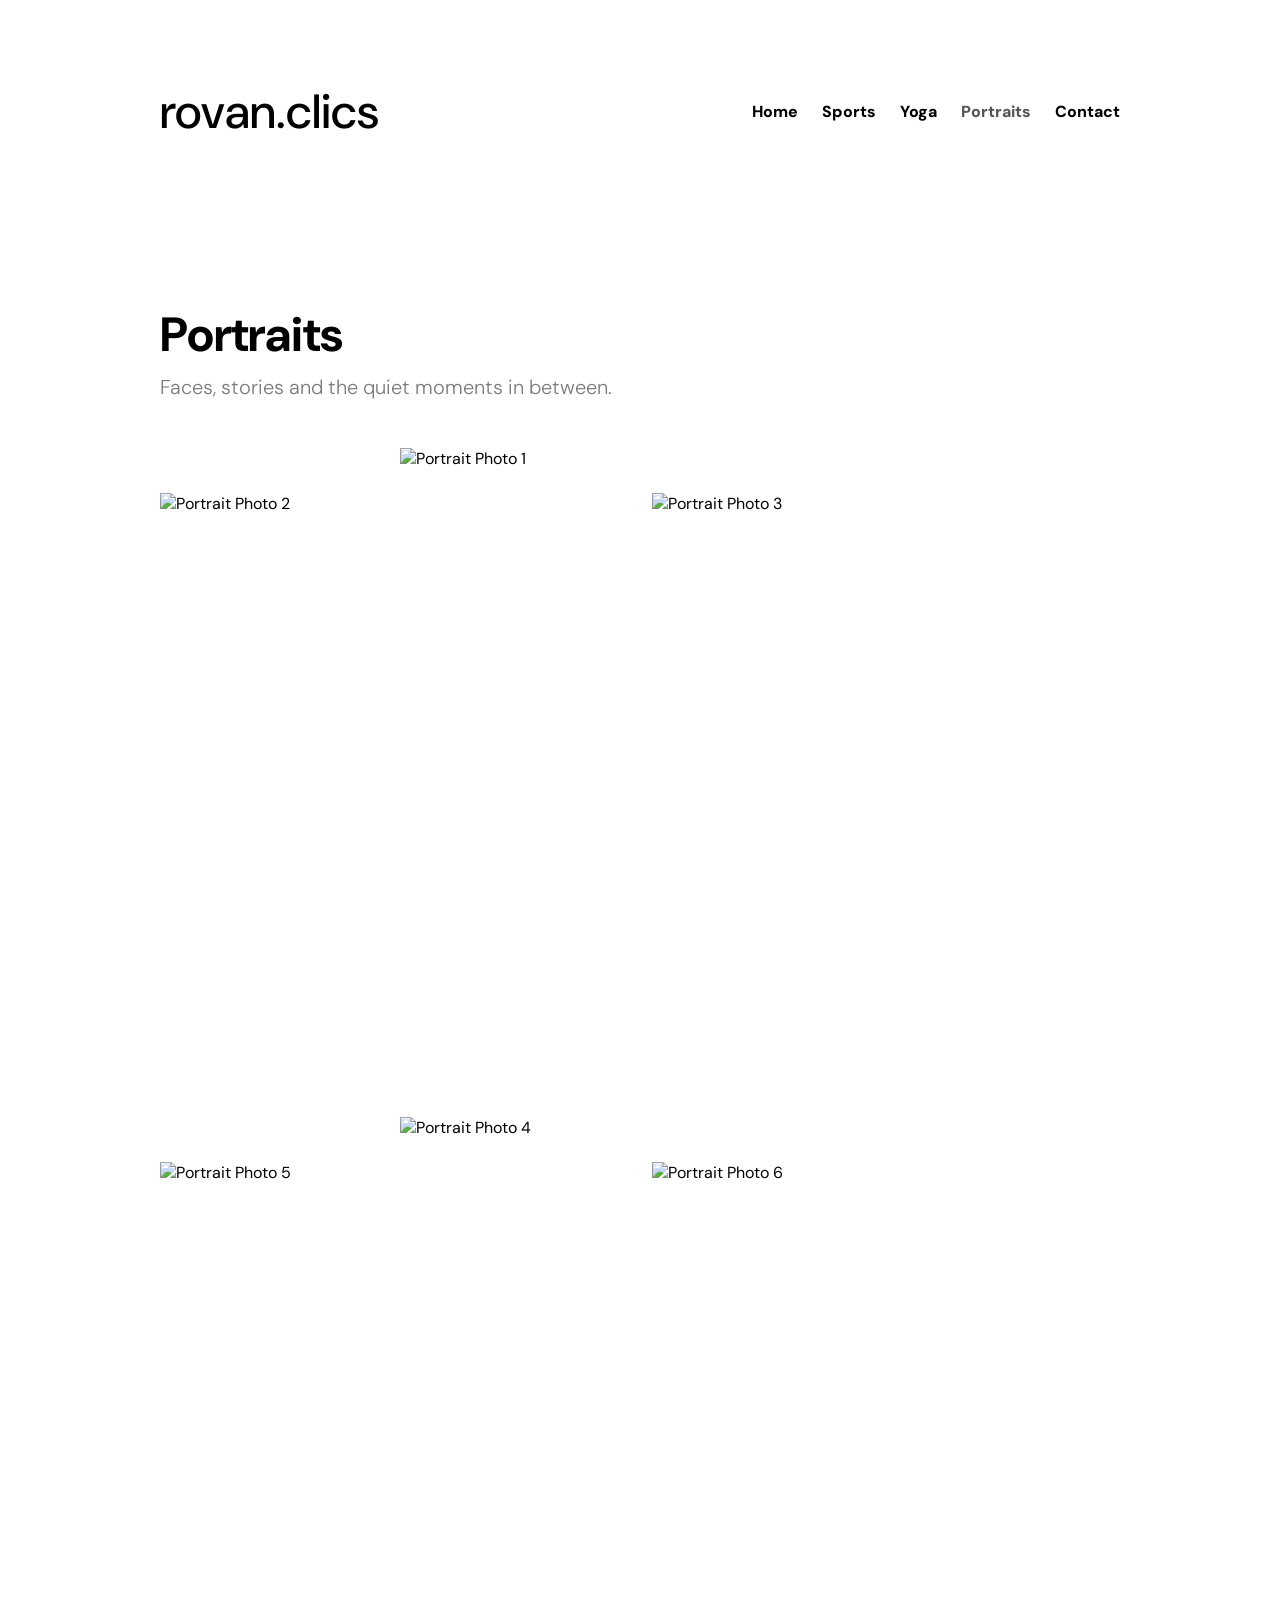
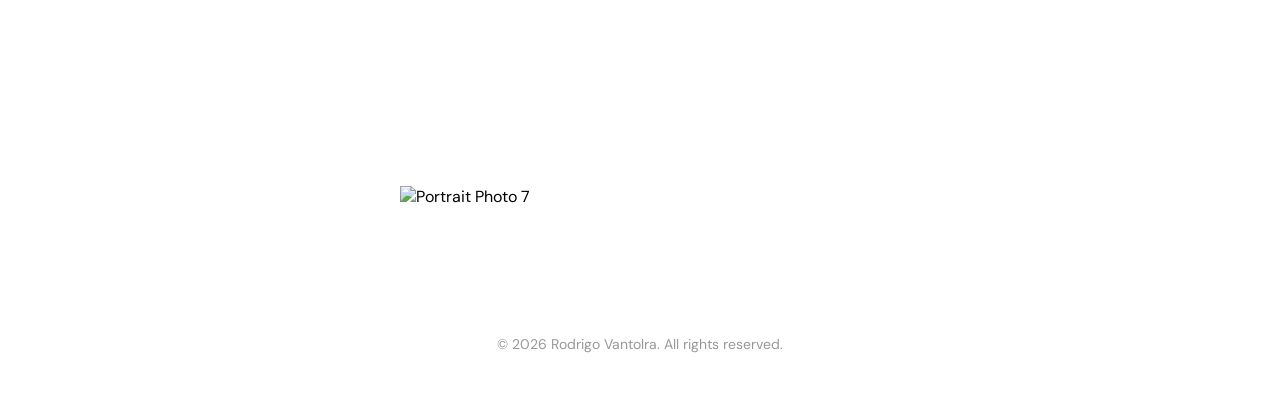
==== commit 56f0403f: "Update portraits.html" ====
--- a/portraits.html
+++ b/portraits.html
@@ -36,37 +36,37 @@
             <!-- Row 1: single centered portrait -->
             <div class="gallery-row centered">
                 <div class="gallery-item narrow">
-                    <img src="images/RV_WEB-10.jpg" alt="Portrait Photo 1">
+                    <img src="images/RV_WEB-10.webp" alt="Portrait Photo 1">
                 </div>
             </div>
             <!-- Row 2: two portraits side by side -->
             <div class="gallery-row">
                 <div class="gallery-item half">
-                    <img src="images/RV_WEB-11.jpg" alt="Portrait Photo 2">
+                    <img src="images/RV_WEB-11.webp" alt="Portrait Photo 2">
                 </div>
                 <div class="gallery-item half">
-                    <img src="images/RV_WEB-9.jpg" alt="Portrait Photo 3">
+                    <img src="images/RV_WEB-9.webp" alt="Portrait Photo 3">
                 </div>
             </div>
             <!-- Row 3: single centered portrait -->
             <div class="gallery-row centered">
                 <div class="gallery-item narrow">
-                    <img src="images/RV_WEB-8.jpg" alt="Portrait Photo 4">
+                    <img src="images/RV_WEB-8.webp" alt="Portrait Photo 4">
                 </div>
             </div>
             <!-- Row 4: two portraits side by side -->
             <div class="gallery-row">
                 <div class="gallery-item half">
-                    <img src="images/RV_WEB.jpg" alt="Portrait Photo 5">
+                    <img src="images/RV_WEB.webp" alt="Portrait Photo 5">
                 </div>
                 <div class="gallery-item half">
-                    <img src="images/RV_WEB-2.jpg" alt="Portrait Photo 6">
+                    <img src="images/RV_WEB-2.webp" alt="Portrait Photo 6">
                 </div>
             </div>
             <!-- Row 5: single centered portrait -->
             <div class="gallery-row centered">
                 <div class="gallery-item narrow">
-                    <img src="images/RV_WEB-21.jpg" alt="Portrait Photo 7">
+                    <img src="images/RV_WEB-21.webp" alt="Portrait Photo 7">
                 </div>
             </div>
         </section>
